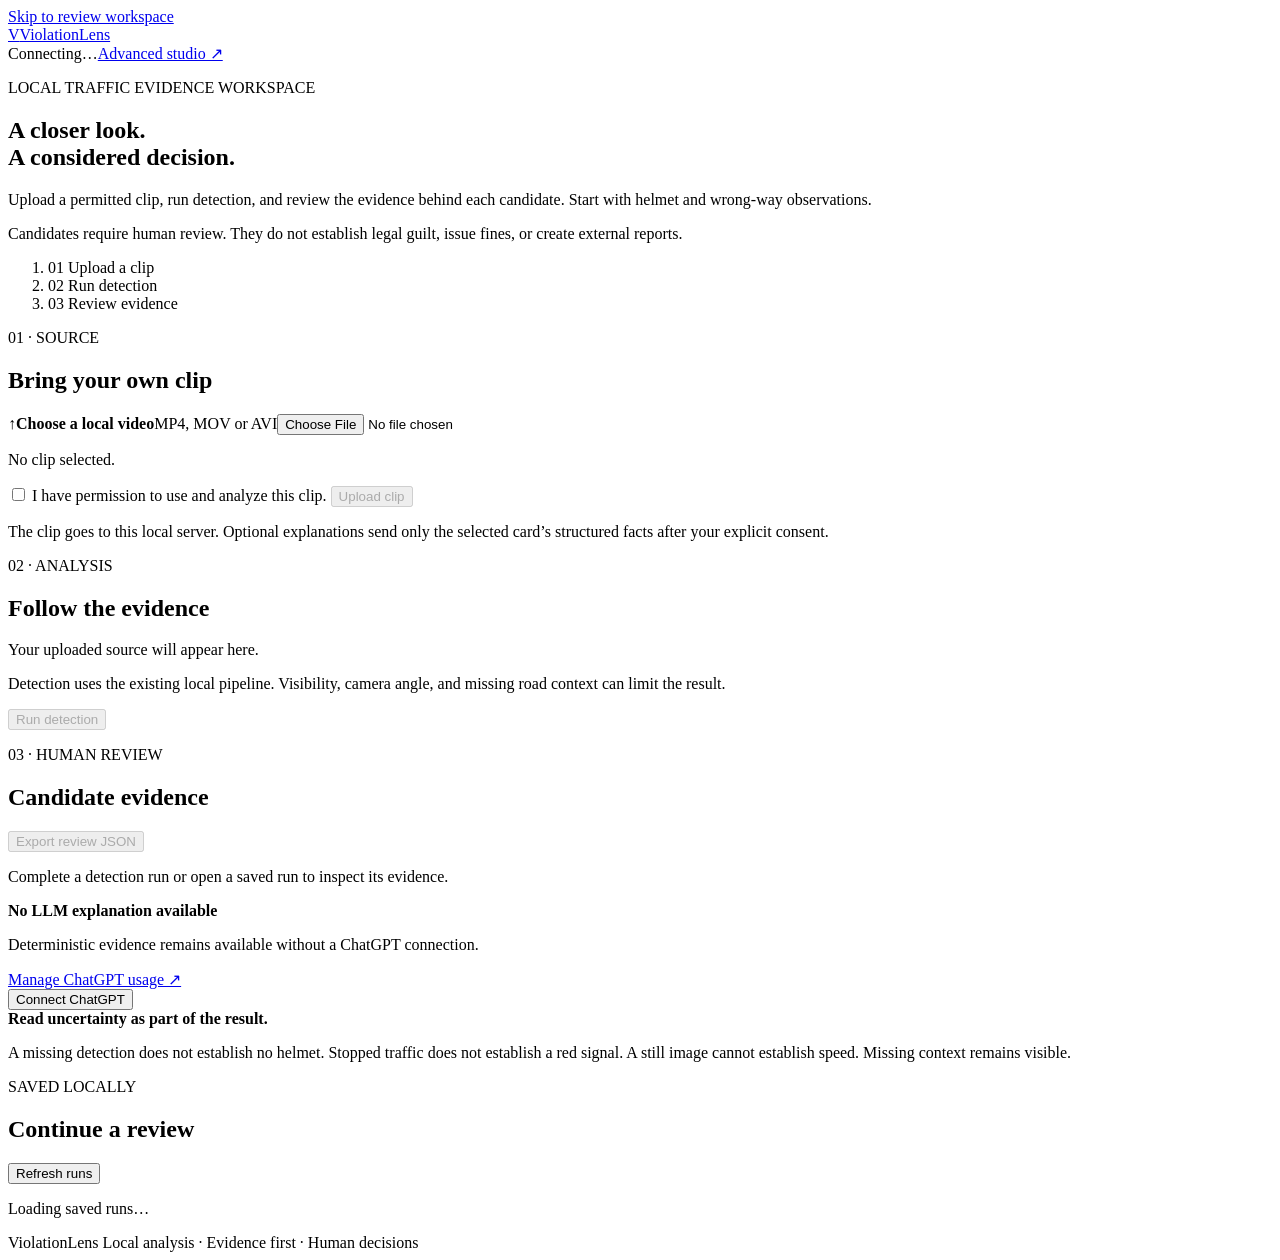
==== web/violation_lens.html @ 17379b91 "Build guided clip and incident review interface" ====
<!doctype html>
<html lang="en">
<head>
  <meta charset="utf-8">
  <meta name="viewport" content="width=device-width, initial-scale=1">
  <meta name="traffic-token" content="__REQUEST_TOKEN__">
  <title>ViolationLens · Evidence review</title>
  <link rel="stylesheet" href="/violation_lens.css">
  <script src="/violation_lens.js" defer></script>
</head>
<body>
  <a class="skip-link" href="#workspace">Skip to review workspace</a>
  <header class="site-header">
    <a class="brand" href="/" aria-label="ViolationLens home"><span class="brand-icon" aria-hidden="true">V</span>ViolationLens</a>
    <div class="header-links"><span id="connection" class="connection">Connecting…</span><a href="/studio">Advanced studio ↗</a></div>
  </header>
  <main id="workspace">
    <section class="intro" aria-labelledby="page-title">
      <p class="eyebrow">LOCAL TRAFFIC EVIDENCE WORKSPACE</p>
      <h1 id="page-title">A closer look.<br><span>A considered decision.</span></h1>
      <p class="lede">Upload a permitted clip, run detection, and review the evidence behind each candidate. Start with helmet and wrong-way observations.</p>
      <p class="scope">Candidates require human review. They do not establish legal guilt, issue fines, or create external reports.</p>
    </section>
    <ol class="steps" aria-label="Review workflow">
      <li id="step-upload" aria-current="step"><span>01</span> Upload a clip</li>
      <li id="step-detect"><span>02</span> Run detection</li>
      <li id="step-review"><span>03</span> Review evidence</li>
    </ol>
    <div id="notice" class="notice" role="alert" hidden></div>
    <section id="setup" class="setup" aria-labelledby="setup-title" hidden>
      <h2 id="setup-title">Local model setup needed</h2>
      <p id="setup-message"></p>
      <p>Model weights are not bundled. Follow the Models section in the project README to install the verified weights in your runtime directory, then restart the server.</p>
      <button id="recheck" type="button" class="secondary">Recheck setup</button>
    </section>
    <div class="workspace-grid">
      <section class="panel upload-panel" aria-labelledby="upload-title">
        <p class="eyebrow">01 · SOURCE</p><h2 id="upload-title">Bring your own clip</h2>
        <label class="file-picker" for="clip"><span class="upload-symbol" aria-hidden="true">↑</span><strong>Choose a local video</strong><span>MP4, MOV or AVI</span><input id="clip" type="file" accept=".mp4,.mov,.avi"></label>
        <p id="selected-file" class="subtle">No clip selected.</p>
        <label class="permission"><input id="rights" type="checkbox"> <span>I have permission to use and analyze this clip.</span></label>
        <button id="upload" type="button" disabled>Upload clip</button>
        <div id="upload-progress-wrap" hidden><progress id="upload-progress" max="100" value="0" aria-label="Upload progress"></progress><p id="upload-message" role="status"></p><button id="cancel-upload" type="button" class="secondary">Cancel upload</button></div>
        <p class="hint">The clip goes to this local server. Optional explanations send only the selected card’s structured facts after your explicit consent.</p>
      </section>
      <section class="panel detection-panel" aria-labelledby="detection-title">
        <p class="eyebrow">02 · ANALYSIS</p><h2 id="detection-title">Follow the evidence</h2>
        <p id="source-name" class="source-name">Your uploaded source will appear here.</p>
        <p id="detection-help">Detection uses the existing local pipeline. Visibility, camera angle, and missing road context can limit the result.</p>
        <button id="start" type="button" disabled>Run detection</button>
        <div id="run-progress-wrap" hidden>
          <div class="progress-heading"><strong id="run-state"></strong><span id="progress-label"></span></div>
          <progress id="run-progress" max="100" value="0" aria-label="Detection progress"></progress>
          <p id="run-message" role="status" aria-live="polite"></p>
          <div class="actions"><button id="cancel-run" type="button" class="secondary" hidden>Cancel detection</button><button id="refresh-run" type="button" class="secondary">Refresh status</button></div>
          <p class="hint">You can reload this page and resume the saved run.</p>
        </div>
      </section>
    </div>
    <section id="review-panel" class="review-panel" aria-labelledby="review-title">
      <div class="section-heading"><div><p class="eyebrow">03 · HUMAN REVIEW</p><h2 id="review-title">Candidate evidence</h2></div><button id="export-review" class="secondary" type="button" disabled>Export review JSON</button></div>
      <p id="review-summary" role="status">Complete a detection run or open a saved run to inspect its evidence.</p>
      <p id="provenance-notice" class="notice" hidden></p>
      <div class="subscription-panel">
        <div><strong id="subscription-status">No LLM explanation available</strong><p id="subscription-message">Deterministic evidence remains available without a ChatGPT connection.</p><a href="https://chatgpt.com/settings/usage" target="_blank" rel="noopener noreferrer">Manage ChatGPT usage ↗</a></div>
        <button id="connect-chatgpt" type="button" class="secondary">Connect ChatGPT</button>
        <div id="auth-confirmation" hidden><p>Authorize ViolationLens to use your ChatGPT plan for selected structured evidence. No footage is sent; no paid API fallback.</p><p class="hint">This opens ChatGPT sign-in for a new authorization. Connecting does not send any evidence. You choose whether to explain a card separately.</p><div class="actions"><button id="approve-auth" type="button">Approve and open ChatGPT sign-in</button><button id="dismiss-auth" type="button" class="secondary">Not now</button></div><p id="auth-feedback" role="status"></p></div>
      </div>
      <div id="review-tools" class="review-tools" hidden><label for="rule-filter">Show</label><select id="rule-filter"><option value="all">All candidates</option><option value="priority">Helmet &amp; wrong-way</option><option value="unreviewed">Awaiting human review</option></select><button id="refresh-review" class="secondary" type="button">Reload evidence</button></div>
      <div id="cards" class="cards"></div>
      <div class="evidence-boundaries"><strong>Read uncertainty as part of the result.</strong><p>A missing detection does not establish no helmet. Stopped traffic does not establish a red signal. A still image cannot establish speed. Missing context remains visible.</p></div>
    </section>
    <section class="panel library" aria-labelledby="library-title"><div class="section-heading"><div><p class="eyebrow">SAVED LOCALLY</p><h2 id="library-title">Continue a review</h2></div><button id="reload-library" type="button" class="secondary">Refresh runs</button></div><p id="library-message" role="status">Loading saved runs…</p><div id="saved-runs"></div><button id="more-runs" type="button" class="secondary" hidden>Load more runs</button></section>
  </main>
  <footer>ViolationLens <span>Local analysis · Evidence first · Human decisions</span></footer>
</body>
</html>
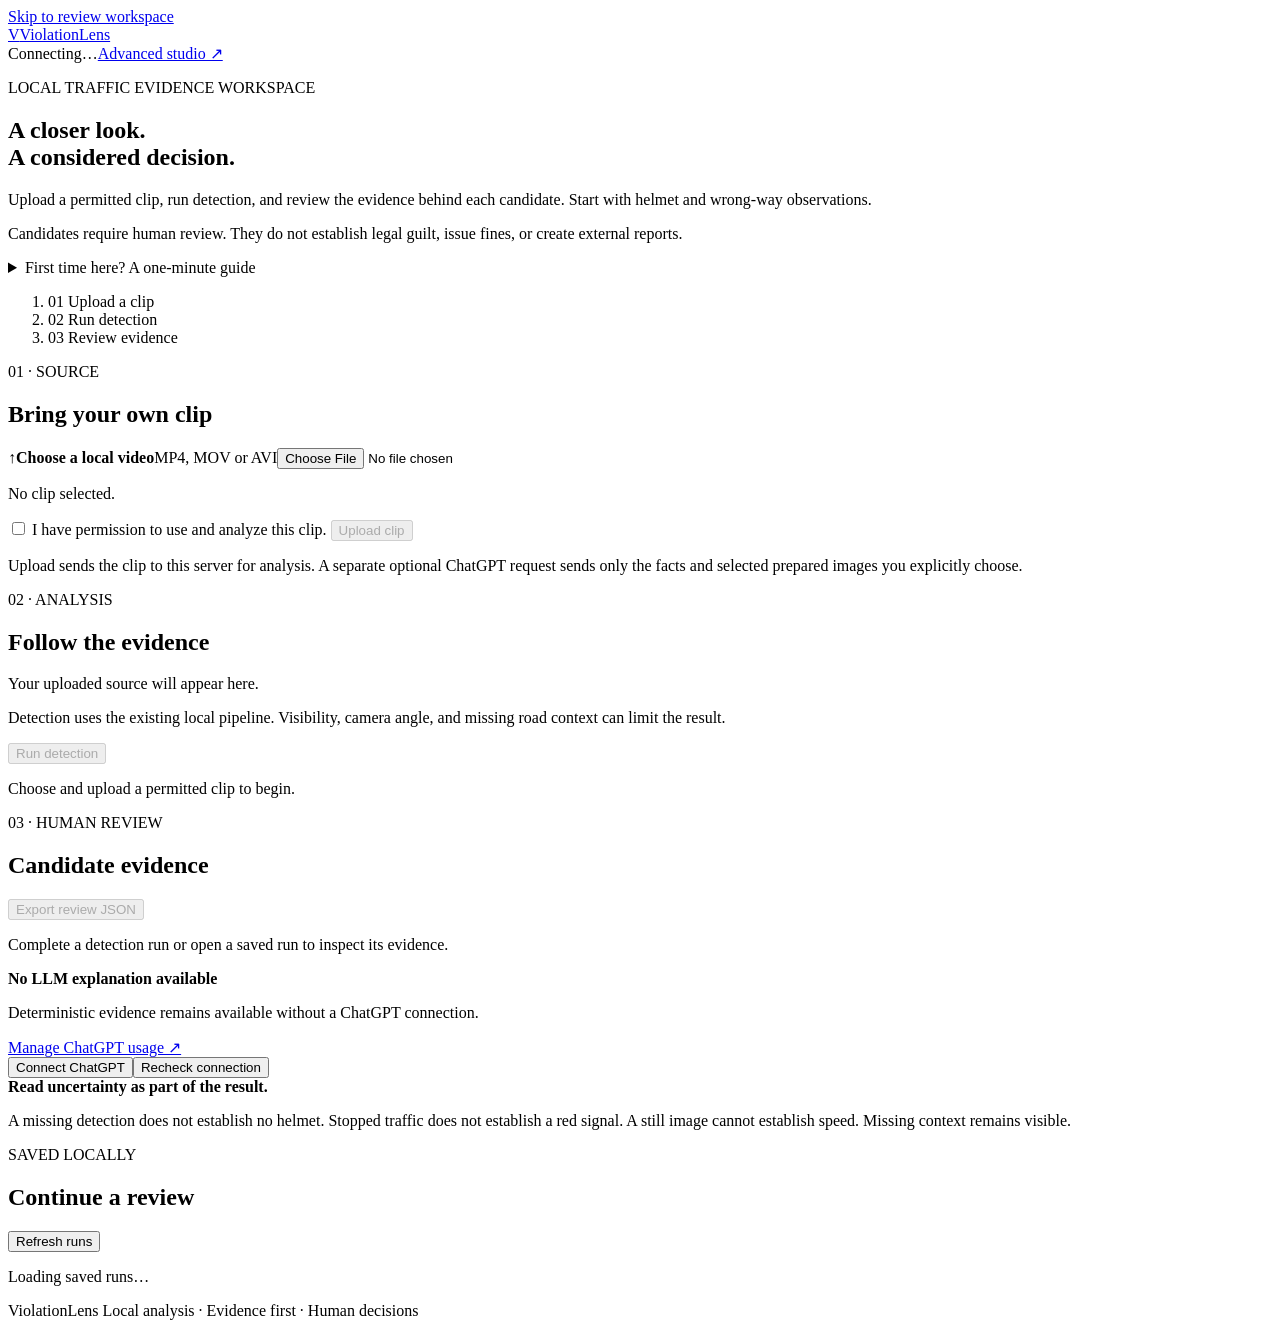
==== commit be4880d4: "Guide image preview and review recovery with accurate setup and progress states" ====
--- a/web/violation_lens.html
+++ b/web/violation_lens.html
@@ -20,6 +20,7 @@
       <h1 id="page-title">A closer look.<br><span>A considered decision.</span></h1>
       <p class="lede">Upload a permitted clip, run detection, and review the evidence behind each candidate. Start with helmet and wrong-way observations.</p>
       <p class="scope">Candidates require human review. They do not establish legal guilt, issue fines, or create external reports.</p>
+      <details class="first-run"><summary>First time here? A one-minute guide</summary><ol><li>Choose a short MP4, MOV or AVI clip that you have permission to analyze, then upload it.</li><li>Run detection and follow its status. A saved run can be reopened after a reload.</li><li>Read each candidate's recorded facts and missing context. Load its before, during and after frames.</li><li>Optionally preview the selected evidence for ChatGPT, then explicitly choose what to send.</li><li>Add an optional note, then accept or reject the candidate for your review record and export the JSON.</li></ol><p>Unknown or insufficient evidence is a useful result. A completed run is not a guarantee that every event was detected.</p></details>
     </section>
     <ol class="steps" aria-label="Review workflow">
       <li id="step-upload" aria-current="step"><span>01</span> Upload a clip</li>
@@ -30,7 +31,7 @@
     <section id="setup" class="setup" aria-labelledby="setup-title" hidden>
       <h2 id="setup-title">Local model setup needed</h2>
       <p id="setup-message"></p>
-      <p>Model weights are not bundled. Follow the Models section in the project README to install the verified weights in your runtime directory, then restart the server.</p>
+      <p id="setup-help">Model weights are not bundled. Follow the Models section in the project README to install the verified weights in your runtime directory, then restart the server.</p>
       <button id="recheck" type="button" class="secondary">Recheck setup</button>
     </section>
     <div class="workspace-grid">
@@ -41,13 +42,14 @@
         <label class="permission"><input id="rights" type="checkbox"> <span>I have permission to use and analyze this clip.</span></label>
         <button id="upload" type="button" disabled>Upload clip</button>
         <div id="upload-progress-wrap" hidden><progress id="upload-progress" max="100" value="0" aria-label="Upload progress"></progress><p id="upload-message" role="status"></p><button id="cancel-upload" type="button" class="secondary">Cancel upload</button></div>
-        <p class="hint">The clip goes to this local server. Optional explanations send only the selected card’s structured facts after your explicit consent.</p>
+        <p class="hint">Upload sends the clip to this server for analysis. A separate optional ChatGPT request sends only the facts and selected prepared images you explicitly choose.</p>
       </section>
       <section class="panel detection-panel" aria-labelledby="detection-title">
         <p class="eyebrow">02 · ANALYSIS</p><h2 id="detection-title">Follow the evidence</h2>
         <p id="source-name" class="source-name">Your uploaded source will appear here.</p>
         <p id="detection-help">Detection uses the existing local pipeline. Visibility, camera angle, and missing road context can limit the result.</p>
         <button id="start" type="button" disabled>Run detection</button>
+        <p id="next-action" class="hint" role="status">Choose and upload a permitted clip to begin.</p>
         <div id="run-progress-wrap" hidden>
           <div class="progress-heading"><strong id="run-state"></strong><span id="progress-label"></span></div>
           <progress id="run-progress" max="100" value="0" aria-label="Detection progress"></progress>
@@ -59,12 +61,13 @@
     </div>
     <section id="review-panel" class="review-panel" aria-labelledby="review-title">
       <div class="section-heading"><div><p class="eyebrow">03 · HUMAN REVIEW</p><h2 id="review-title">Candidate evidence</h2></div><button id="export-review" class="secondary" type="button" disabled>Export review JSON</button></div>
+      <p id="review-source" class="review-source" hidden></p>
       <p id="review-summary" role="status">Complete a detection run or open a saved run to inspect its evidence.</p>
       <p id="provenance-notice" class="notice" hidden></p>
       <div class="subscription-panel">
         <div><strong id="subscription-status">No LLM explanation available</strong><p id="subscription-message">Deterministic evidence remains available without a ChatGPT connection.</p><a href="https://chatgpt.com/settings/usage" target="_blank" rel="noopener noreferrer">Manage ChatGPT usage ↗</a></div>
-        <button id="connect-chatgpt" type="button" class="secondary">Connect ChatGPT</button>
-        <div id="auth-confirmation" hidden><p>Authorize ViolationLens to use your ChatGPT plan for selected structured evidence. No footage is sent; no paid API fallback.</p><p class="hint">This opens ChatGPT sign-in for a new authorization. Connecting does not send any evidence. You choose whether to explain a card separately.</p><div class="actions"><button id="approve-auth" type="button">Approve and open ChatGPT sign-in</button><button id="dismiss-auth" type="button" class="secondary">Not now</button></div><p id="auth-feedback" role="status"></p></div>
+        <div class="actions"><button id="connect-chatgpt" type="button" class="secondary">Connect ChatGPT</button><button id="refresh-chatgpt" type="button" class="secondary">Recheck connection</button></div>
+        <div id="auth-confirmation" hidden><p>Authorize ViolationLens to use your ChatGPT plan for selected evidence. No paid API fallback is used.</p><p class="hint">This opens ChatGPT sign-in for a new authorization. Connecting does not send evidence. On each card, you can preview the exact selected images and facts before sending, or explicitly send structured facts only.</p><div class="actions"><button id="approve-auth" type="button">Approve and open ChatGPT sign-in</button><button id="dismiss-auth" type="button" class="secondary">Not now</button></div><p id="auth-feedback" role="status"></p></div>
       </div>
       <div id="review-tools" class="review-tools" hidden><label for="rule-filter">Show</label><select id="rule-filter"><option value="all">All candidates</option><option value="priority">Helmet &amp; wrong-way</option><option value="unreviewed">Awaiting human review</option></select><button id="refresh-review" class="secondary" type="button">Reload evidence</button></div>
       <div id="cards" class="cards"></div>
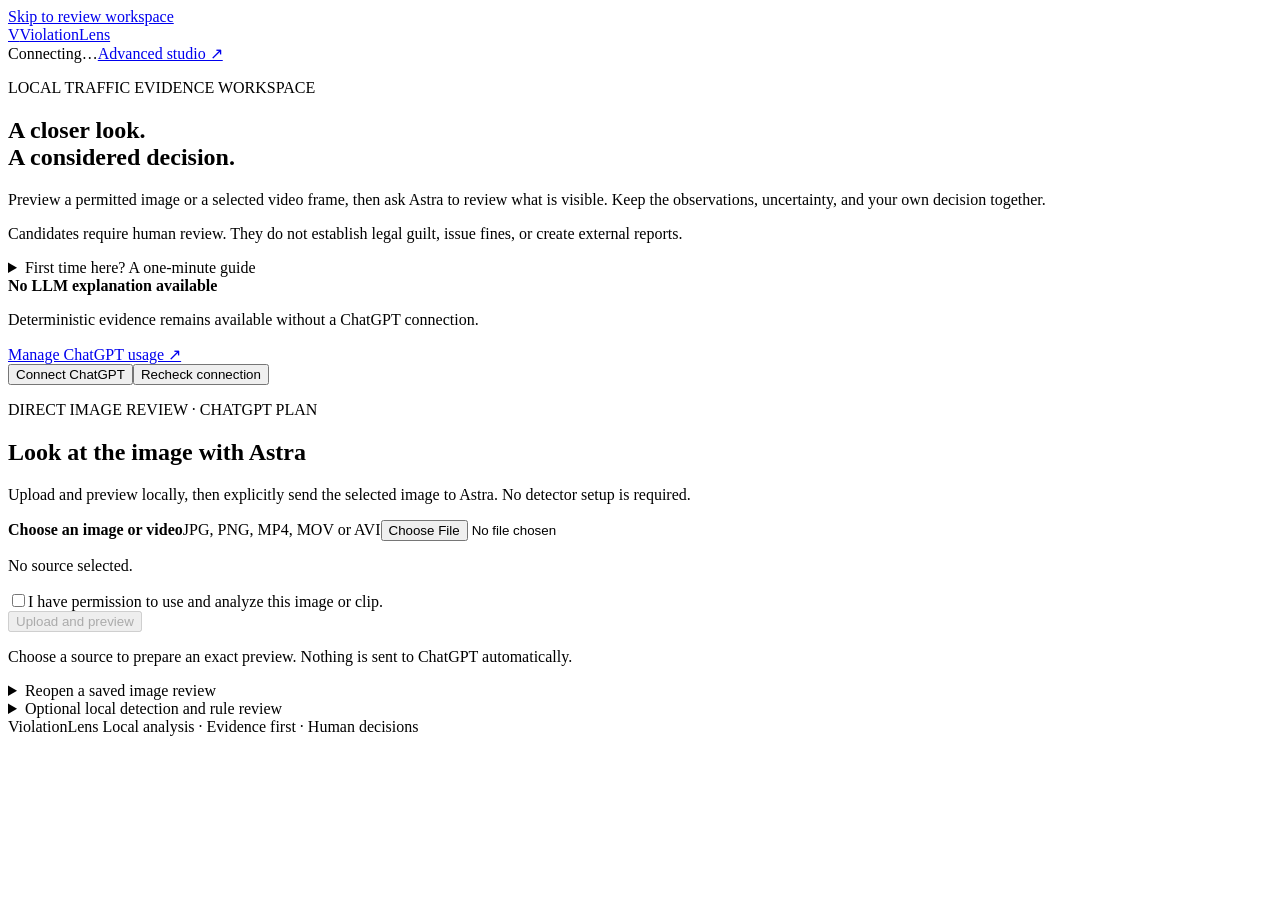
==== commit 26c1c572: "Make direct Astra image review the primary saved evidence workflow" ====
--- a/web/violation_lens.html
+++ b/web/violation_lens.html
@@ -7,6 +7,7 @@
   <title>ViolationLens · Evidence review</title>
   <link rel="stylesheet" href="/violation_lens.css">
   <script src="/violation_lens.js" defer></script>
+  <script src="/direct_review.js" defer></script>
 </head>
 <body>
   <a class="skip-link" href="#workspace">Skip to review workspace</a>
@@ -18,16 +19,43 @@
     <section class="intro" aria-labelledby="page-title">
       <p class="eyebrow">LOCAL TRAFFIC EVIDENCE WORKSPACE</p>
       <h1 id="page-title">A closer look.<br><span>A considered decision.</span></h1>
-      <p class="lede">Upload a permitted clip, run detection, and review the evidence behind each candidate. Start with helmet and wrong-way observations.</p>
+      <p class="lede">Preview a permitted image or a selected video frame, then ask Astra to review what is visible. Keep the observations, uncertainty, and your own decision together.</p>
       <p class="scope">Candidates require human review. They do not establish legal guilt, issue fines, or create external reports.</p>
-      <details class="first-run"><summary>First time here? A one-minute guide</summary><ol><li>Choose a short MP4, MOV or AVI clip that you have permission to analyze, then upload it.</li><li>Run detection and follow its status. A saved run can be reopened after a reload.</li><li>Read each candidate's recorded facts and missing context. Load its before, during and after frames.</li><li>Optionally preview the selected evidence for ChatGPT, then explicitly choose what to send.</li><li>Add an optional note, then accept or reject the candidate for your review record and export the JSON.</li></ol><p>Unknown or insufficient evidence is a useful result. A completed run is not a guarantee that every event was detected.</p></details>
+      <details class="first-run"><summary>First time here? A one-minute guide</summary><ol><li>Choose a permitted JPG, PNG or video and upload it. For video, select a timestamp in seconds.</li><li>Inspect the exact prepared image and its evidence ID. Uploading and previewing do not send it to ChatGPT.</li><li>Connect your ChatGPT plan, acknowledge the selected image transfer, then choose Send this image to Astra.</li><li>Read the observations, suspected issues and uncertainty. Save your own review decision and export the JSON.</li></ol><p>Astra's visual assessment can be wrong. One selected frame does not establish speed, permitted travel direction, or legal guilt. The local detector workflow is optional below.</p></details>
     </section>
+    <div id="notice" class="notice" role="alert" hidden></div>
+      <div class="subscription-panel">
+        <div><strong id="subscription-status">No LLM explanation available</strong><p id="subscription-message">Deterministic evidence remains available without a ChatGPT connection.</p><a href="https://chatgpt.com/settings/usage" target="_blank" rel="noopener noreferrer">Manage ChatGPT usage ↗</a></div>
+        <div class="actions"><button id="connect-chatgpt" type="button" class="secondary">Connect ChatGPT</button><button id="refresh-chatgpt" type="button" class="secondary">Recheck connection</button></div>
+        <div id="auth-confirmation" hidden><p>Authorize ViolationLens to use your ChatGPT plan for selected evidence. No paid API fallback is used.</p><p class="hint">This opens ChatGPT sign-in for a new authorization. Connecting does not send evidence. Direct review sends only the prepared image you preview and explicitly approve. The optional detector workflow also offers a separate structured-facts explanation.</p><div class="actions"><button id="approve-auth" type="button">Approve and open ChatGPT sign-in</button><button id="dismiss-auth" type="button" class="secondary">Not now</button></div><p id="auth-feedback" role="status"></p></div>
+      </div>
+    <section id="direct-panel" class="panel direct-panel" aria-labelledby="direct-title">
+      <p class="eyebrow">DIRECT IMAGE REVIEW · CHATGPT PLAN</p><h2 id="direct-title">Look at the image with Astra</h2>
+      <p>Upload and preview locally, then explicitly send the selected image to Astra. No detector setup is required.</p>
+      <label class="file-picker" for="direct-file"><strong>Choose an image or video</strong><span>JPG, PNG, MP4, MOV or AVI</span><input id="direct-file" type="file" accept=".jpg,.jpeg,.png,.mp4,.mov,.avi"></label>
+      <p id="direct-filename" class="subtle">No source selected.</p>
+      <div id="direct-time-wrap" hidden><label for="direct-time">Video timestamp (seconds)</label><input id="direct-time" type="number" min="0" step="0.1" value="0"><p class="hint">Prepare one frame at this timestamp. Inspect the actual timestamp on the preview.</p></div>
+      <label class="permission"><input id="direct-rights" type="checkbox"><span>I have permission to use and analyze this image or clip.</span></label>
+      <div class="actions"><button id="direct-prepare" type="button" disabled>Upload and preview</button><button id="direct-cancel" type="button" class="secondary" hidden>Cancel upload</button></div>
+      <p id="direct-message" role="status" aria-live="polite">Choose a source to prepare an exact preview. Nothing is sent to ChatGPT automatically.</p>
+      <progress id="direct-upload-progress" max="100" value="0" aria-label="Source upload progress" hidden></progress>
+      <div id="direct-evidence" hidden>
+        <p id="direct-source" class="review-source"></p><p id="direct-source-warning" class="notice" hidden></p><p id="direct-provenance" class="notice" hidden></p>
+        <div id="direct-preview" class="frames direct-preview"></div><p id="direct-preview-status" class="hint" role="status"></p>
+        <p class="hint">The preview is the exact prepared image. JPEG metadata is removed; identities may remain visible. Cropping or blur does not guarantee anonymity.</p>
+        <label class="permission"><input id="direct-consent" type="checkbox"><span>I have inspected this preview and agree to send this selected image and its evidence identifiers to Astra through my ChatGPT plan.</span></label>
+        <button id="direct-send" type="button" disabled>Send this image to Astra</button><p id="direct-account" class="hint">Checking ChatGPT connection.</p>
+      </div>
+      <div id="direct-result" class="explanation-result" hidden></div>
+      <div id="direct-decision" class="review-decision" hidden><h3>Your review record</h3><p id="direct-disposition" class="disposition"></p><label for="direct-note">Optional review note</label><textarea id="direct-note" maxlength="4000"></textarea><div class="actions"><button id="direct-accept" type="button" class="secondary">Accept assessment</button><button id="direct-reject" type="button" class="secondary">Reject assessment</button><button id="direct-reset" type="button" class="secondary">Reset decision</button><button id="direct-export" type="button" class="secondary">Export review JSON</button></div><p class="hint">This records your disposition separately from Astra's assessment. It does not establish a legal violation.</p></div>
+      <details class="direct-library"><summary>Reopen a saved image review</summary><button id="direct-library-refresh" type="button" class="secondary">Refresh saved image reviews</button><p id="direct-library-message" role="status"></p><div id="direct-library"></div></details>
+    </section>
+    <details id="detector-workflow" class="detector-workflow"><summary>Optional local detection and rule review</summary><p class="hint">Run the existing detector pipeline on video, or inspect synthetic geometry demos. This workflow is separate from direct Astra image review.</p>
     <ol class="steps" aria-label="Review workflow">
       <li id="step-upload" aria-current="step"><span>01</span> Upload a clip</li>
       <li id="step-detect"><span>02</span> Run detection</li>
       <li id="step-review"><span>03</span> Review evidence</li>
     </ol>
-    <div id="notice" class="notice" role="alert" hidden></div>
     <section id="setup" class="setup" aria-labelledby="setup-title" hidden>
       <h2 id="setup-title">Local model setup needed</h2>
       <p id="setup-message"></p>
@@ -43,6 +71,7 @@
         <button id="upload" type="button" disabled>Upload clip</button>
         <div id="upload-progress-wrap" hidden><progress id="upload-progress" max="100" value="0" aria-label="Upload progress"></progress><p id="upload-message" role="status"></p><button id="cancel-upload" type="button" class="secondary">Cancel upload</button></div>
         <p class="hint">Upload sends the clip to this server for analysis. A separate optional ChatGPT request sends only the facts and selected prepared images you explicitly choose.</p>
+        <details class="synthetic-demo"><summary>Try a synthetic rule demo</summary><p>Generated rectangles and preset tracks test geometry and the review flow. They do not test detector accuracy or establish legal violations. No detector or ChatGPT request is needed.</p><label for="demo-scenario">Configured-direction case</label><select id="demo-scenario"><option value="opposing">Opposing direction — positive rule case</option><option value="following">Following direction — negative rule case</option><option value="unknown">Direction not configured — unknown case</option></select><button id="demo-run" type="button" class="secondary">Open synthetic demo</button><p id="demo-message" class="hint" role="status">Creates a local three-second synthetic clip and opens its computed rule review.</p></details>
       </section>
       <section class="panel detection-panel" aria-labelledby="detection-title">
         <p class="eyebrow">02 · ANALYSIS</p><h2 id="detection-title">Follow the evidence</h2>
@@ -62,18 +91,16 @@
     <section id="review-panel" class="review-panel" aria-labelledby="review-title">
       <div class="section-heading"><div><p class="eyebrow">03 · HUMAN REVIEW</p><h2 id="review-title">Candidate evidence</h2></div><button id="export-review" class="secondary" type="button" disabled>Export review JSON</button></div>
       <p id="review-source" class="review-source" hidden></p>
+      <p id="source-readiness" class="notice" role="status" hidden></p>
       <p id="review-summary" role="status">Complete a detection run or open a saved run to inspect its evidence.</p>
       <p id="provenance-notice" class="notice" hidden></p>
-      <div class="subscription-panel">
-        <div><strong id="subscription-status">No LLM explanation available</strong><p id="subscription-message">Deterministic evidence remains available without a ChatGPT connection.</p><a href="https://chatgpt.com/settings/usage" target="_blank" rel="noopener noreferrer">Manage ChatGPT usage ↗</a></div>
-        <div class="actions"><button id="connect-chatgpt" type="button" class="secondary">Connect ChatGPT</button><button id="refresh-chatgpt" type="button" class="secondary">Recheck connection</button></div>
-        <div id="auth-confirmation" hidden><p>Authorize ViolationLens to use your ChatGPT plan for selected evidence. No paid API fallback is used.</p><p class="hint">This opens ChatGPT sign-in for a new authorization. Connecting does not send evidence. On each card, you can preview the exact selected images and facts before sending, or explicitly send structured facts only.</p><div class="actions"><button id="approve-auth" type="button">Approve and open ChatGPT sign-in</button><button id="dismiss-auth" type="button" class="secondary">Not now</button></div><p id="auth-feedback" role="status"></p></div>
-      </div>
+
       <div id="review-tools" class="review-tools" hidden><label for="rule-filter">Show</label><select id="rule-filter"><option value="all">All candidates</option><option value="priority">Helmet &amp; wrong-way</option><option value="unreviewed">Awaiting human review</option></select><button id="refresh-review" class="secondary" type="button">Reload evidence</button></div>
       <div id="cards" class="cards"></div>
       <div class="evidence-boundaries"><strong>Read uncertainty as part of the result.</strong><p>A missing detection does not establish no helmet. Stopped traffic does not establish a red signal. A still image cannot establish speed. Missing context remains visible.</p></div>
     </section>
     <section class="panel library" aria-labelledby="library-title"><div class="section-heading"><div><p class="eyebrow">SAVED LOCALLY</p><h2 id="library-title">Continue a review</h2></div><button id="reload-library" type="button" class="secondary">Refresh runs</button></div><p id="library-message" role="status">Loading saved runs…</p><div id="saved-runs"></div><button id="more-runs" type="button" class="secondary" hidden>Load more runs</button></section>
+    </details>
   </main>
   <footer>ViolationLens <span>Local analysis · Evidence first · Human decisions</span></footer>
 </body>
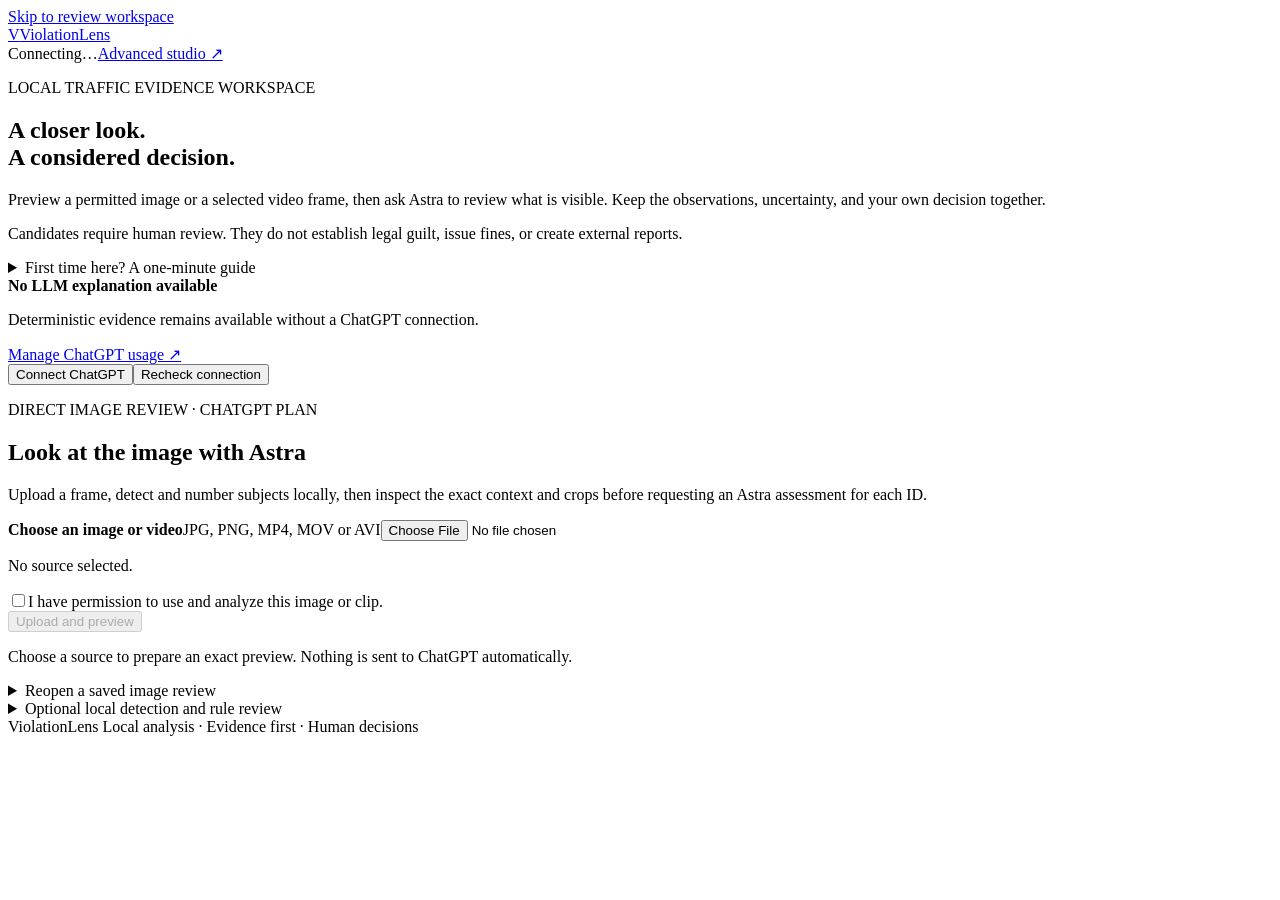
==== commit e65c030b: "Guide numbered evidence review with corrections and persistent per-subject results" ====
--- a/web/violation_lens.html
+++ b/web/violation_lens.html
@@ -21,17 +21,17 @@
       <h1 id="page-title">A closer look.<br><span>A considered decision.</span></h1>
       <p class="lede">Preview a permitted image or a selected video frame, then ask Astra to review what is visible. Keep the observations, uncertainty, and your own decision together.</p>
       <p class="scope">Candidates require human review. They do not establish legal guilt, issue fines, or create external reports.</p>
-      <details class="first-run"><summary>First time here? A one-minute guide</summary><ol><li>Choose a permitted JPG, PNG or video and upload it. For video, select a timestamp in seconds.</li><li>Inspect the exact prepared image and its evidence ID. Uploading and previewing do not send it to ChatGPT.</li><li>Connect your ChatGPT plan, acknowledge the selected image transfer, then choose Send this image to Astra.</li><li>Read the observations, suspected issues and uncertainty. Save your own review decision and export the JSON.</li></ol><p>Astra's visual assessment can be wrong. One selected frame does not establish speed, permitted travel direction, or legal guilt. The local detector workflow is optional below.</p></details>
+      <details class="first-run"><summary>First time here? A one-minute guide</summary><ol><li>Choose a permitted JPG, PNG or video and upload it. For video, select a timestamp in seconds.</li><li>Detect and number subjects locally. Correct missing or incorrect boxes, then inspect the exact context and crop previews. Uploading and previewing do not send it to ChatGPT.</li><li>Connect your ChatGPT plan, acknowledge the selected image transfer, then choose Send numbered subjects to Astra.</li><li>Read the observations, suspected issues and uncertainty. Save your own review decision and export the JSON.</li></ol><p>Astra's visual assessment can be wrong. One selected frame does not establish speed, permitted travel direction, or legal guilt. The local detector workflow is optional below.</p></details>
     </section>
     <div id="notice" class="notice" role="alert" hidden></div>
       <div class="subscription-panel">
         <div><strong id="subscription-status">No LLM explanation available</strong><p id="subscription-message">Deterministic evidence remains available without a ChatGPT connection.</p><a href="https://chatgpt.com/settings/usage" target="_blank" rel="noopener noreferrer">Manage ChatGPT usage ↗</a></div>
         <div class="actions"><button id="connect-chatgpt" type="button" class="secondary">Connect ChatGPT</button><button id="refresh-chatgpt" type="button" class="secondary">Recheck connection</button></div>
-        <div id="auth-confirmation" hidden><p>Authorize ViolationLens to use your ChatGPT plan for selected evidence. No paid API fallback is used.</p><p class="hint">This opens ChatGPT sign-in for a new authorization. Connecting does not send evidence. Direct review sends only the prepared image you preview and explicitly approve. The optional detector workflow also offers a separate structured-facts explanation.</p><div class="actions"><button id="approve-auth" type="button">Approve and open ChatGPT sign-in</button><button id="dismiss-auth" type="button" class="secondary">Not now</button></div><p id="auth-feedback" role="status"></p></div>
+        <div id="auth-confirmation" hidden><p>Authorize ViolationLens to use your ChatGPT plan for selected evidence. No paid API fallback is used.</p><p class="hint">This opens ChatGPT sign-in for a new authorization. Connecting does not send evidence. Direct review sends only the annotated context and subject crops you preview and explicitly approve. The optional detector workflow also offers a separate structured-facts explanation.</p><div class="actions"><button id="approve-auth" type="button">Approve and open ChatGPT sign-in</button><button id="dismiss-auth" type="button" class="secondary">Not now</button></div><p id="auth-feedback" role="status"></p></div>
       </div>
     <section id="direct-panel" class="panel direct-panel" aria-labelledby="direct-title">
       <p class="eyebrow">DIRECT IMAGE REVIEW · CHATGPT PLAN</p><h2 id="direct-title">Look at the image with Astra</h2>
-      <p>Upload and preview locally, then explicitly send the selected image to Astra. No detector setup is required.</p>
+      <p>Upload a frame, detect and number subjects locally, then inspect the exact context and crops before requesting an Astra assessment for each ID.</p>
       <label class="file-picker" for="direct-file"><strong>Choose an image or video</strong><span>JPG, PNG, MP4, MOV or AVI</span><input id="direct-file" type="file" accept=".jpg,.jpeg,.png,.mp4,.mov,.avi"></label>
       <p id="direct-filename" class="subtle">No source selected.</p>
       <div id="direct-time-wrap" hidden><label for="direct-time">Video timestamp (seconds)</label><input id="direct-time" type="number" min="0" step="0.1" value="0"><p class="hint">Prepare one frame at this timestamp. Inspect the actual timestamp on the preview.</p></div>
@@ -41,11 +41,21 @@
       <progress id="direct-upload-progress" max="100" value="0" aria-label="Source upload progress" hidden></progress>
       <div id="direct-evidence" hidden>
         <p id="direct-source" class="review-source"></p><p id="direct-source-warning" class="notice" hidden></p><p id="direct-provenance" class="notice" hidden></p>
-        <div id="direct-preview" class="frames direct-preview"></div><p id="direct-preview-status" class="hint" role="status"></p>
-        <p class="hint">The preview is the exact prepared image. JPEG metadata is removed; identities may remain visible. Cropping or blur does not guarantee anonymity.</p>
-        <label class="permission"><input id="direct-consent" type="checkbox"><span>I have inspected this preview and agree to send this selected image and its evidence identifiers to Astra through my ChatGPT plan.</span></label>
-        <button id="direct-send" type="button" disabled>Send this image to Astra</button><p id="direct-account" class="hint">Checking ChatGPT connection.</p>
+        <div id="direct-annotation-editor">
+          <h3>Number the subjects</h3><p class="hint">Saving box changes clears any saved Astra assessment and human review decision. Inspect the new previews before requesting another assessment.</p><button id="direct-annotate" type="button">Detect and number subjects</button>
+          <p id="direct-annotation-notice" class="hint" role="status"></p>
+          <p class="hint">Check for missed subjects and incorrect boxes. Drag over the image to add a box, or add one and edit its pixel coordinates. Person labels do not imply rider roles. Changing between person and vehicle assigns a new ID when saved.</p>
+          <label for="direct-new-kind">New box type</label><select id="direct-new-kind"><option value="person">Person</option><option value="motorcycle">Motorcycle</option><option value="bicycle">Bicycle</option><option value="car">Car</option><option value="bus">Bus</option><option value="truck">Truck</option></select>
+          <div id="direct-box-canvas" class="box-canvas"><img id="direct-editor-image" alt="Local source for correcting subject boxes" draggable="false"><div id="direct-box-overlay"></div></div>
+          <div class="box-table-wrap"><table class="box-table"><caption>Subject boxes in source-image pixels</caption><thead><tr><th>ID</th><th>Type</th><th>Left</th><th>Top</th><th>Right</th><th>Bottom</th><th>Action</th></tr></thead><tbody id="direct-boxes"></tbody></table></div>
+          <div class="actions"><button id="direct-add-box" type="button" class="secondary">Add box</button><button id="direct-save-boxes" type="button" disabled>Save box corrections</button></div>
+        </div>
+        <h3>Exact outbound image previews</h3><div id="direct-preview" class="frames direct-preview"></div><p id="direct-preview-status" class="hint" role="status"></p>
+        <p class="hint">After numbering, these previews are the exact annotated context and subject crops selected for sending. JPEG metadata is removed; identities may remain visible. Cropping or blur does not guarantee anonymity.</p>
+        <label class="permission"><input id="direct-consent" type="checkbox"><span>I have inspected all annotated context and crop previews and agree to send these images and their subject identifiers to Astra through my ChatGPT plan.</span></label>
+        <button id="direct-send" type="button" disabled>Send numbered subjects to Astra</button><p id="direct-account" class="hint">Checking ChatGPT connection.</p>
       </div>
+      <div class="actions"><button id="direct-edit-boxes" type="button" class="secondary" hidden>Edit boxes</button><button id="direct-cancel-box-edit" type="button" class="secondary" hidden>Discard box edits</button></div>
       <div id="direct-result" class="explanation-result" hidden></div>
       <div id="direct-decision" class="review-decision" hidden><h3>Your review record</h3><p id="direct-disposition" class="disposition"></p><label for="direct-note">Optional review note</label><textarea id="direct-note" maxlength="4000"></textarea><div class="actions"><button id="direct-accept" type="button" class="secondary">Accept assessment</button><button id="direct-reject" type="button" class="secondary">Reject assessment</button><button id="direct-reset" type="button" class="secondary">Reset decision</button><button id="direct-export" type="button" class="secondary">Export review JSON</button></div><p class="hint">This records your disposition separately from Astra's assessment. It does not establish a legal violation.</p></div>
       <details class="direct-library"><summary>Reopen a saved image review</summary><button id="direct-library-refresh" type="button" class="secondary">Refresh saved image reviews</button><p id="direct-library-message" role="status"></p><div id="direct-library"></div></details>
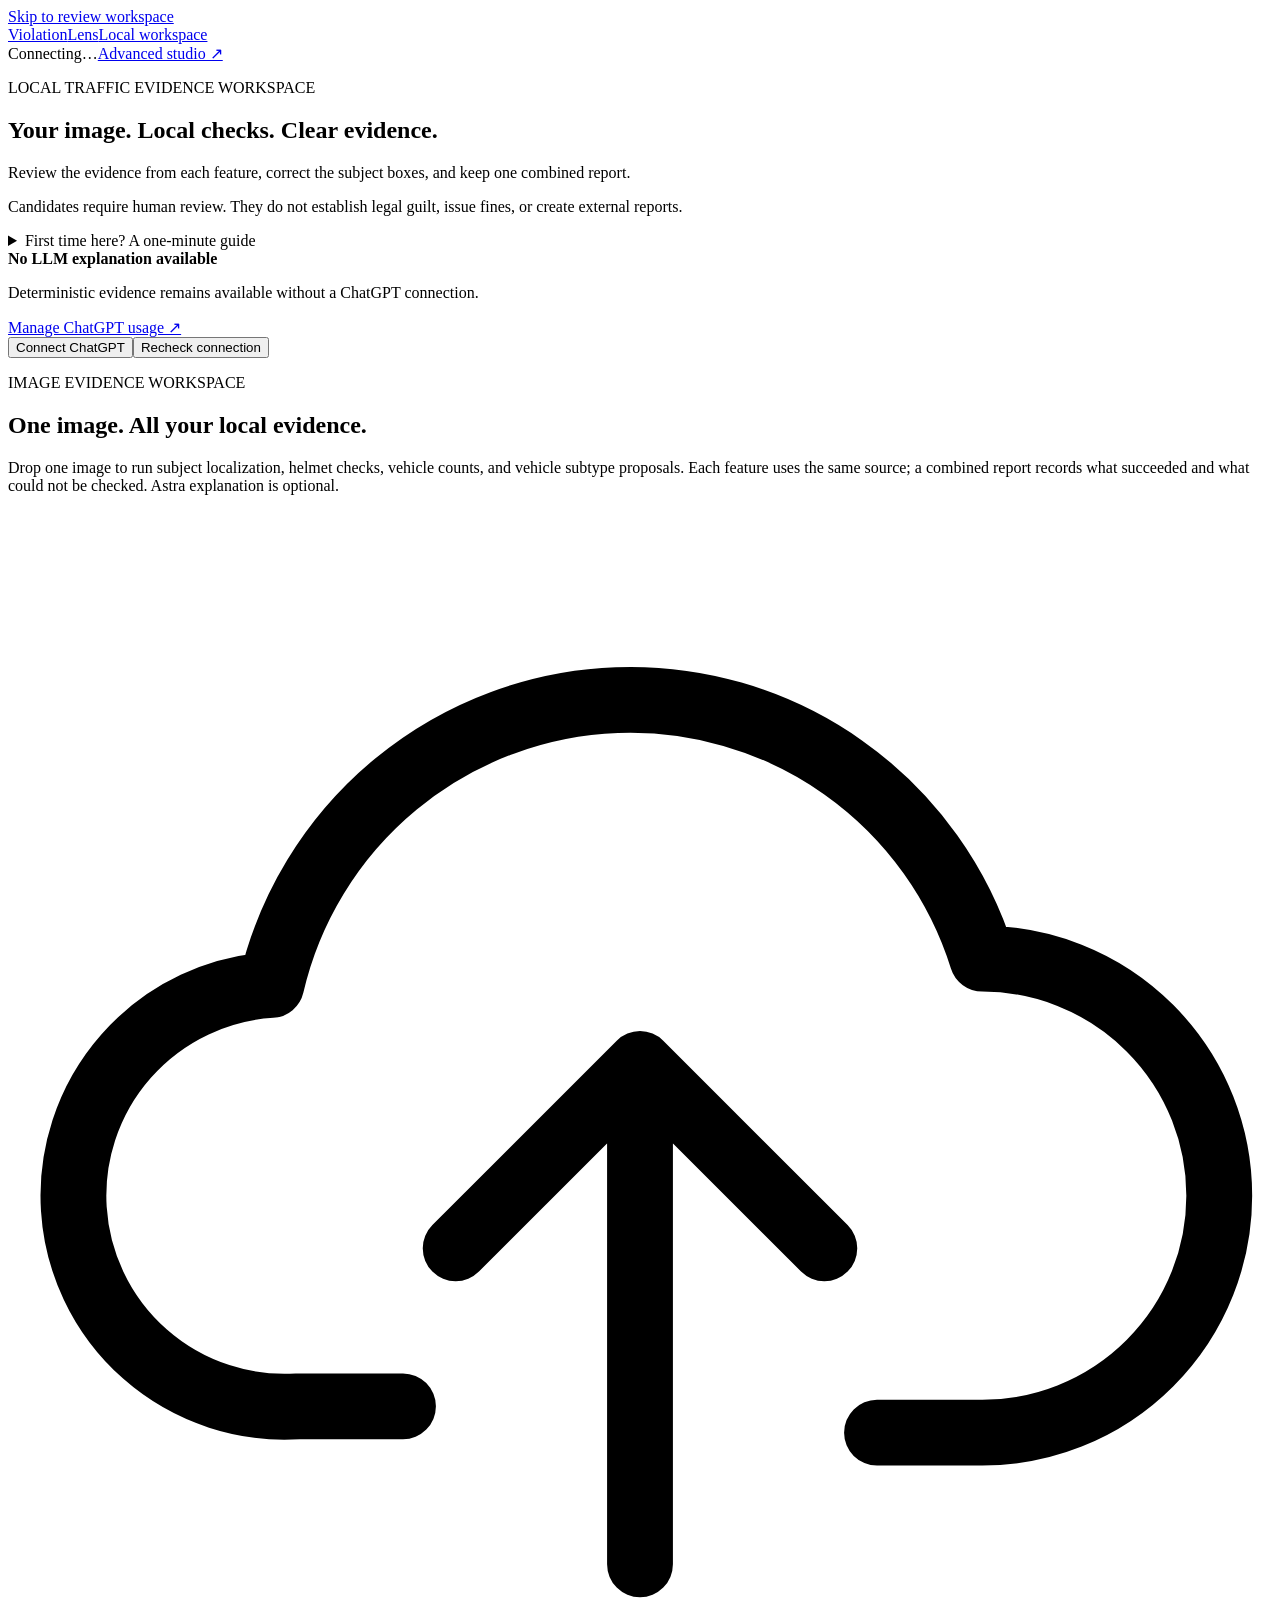
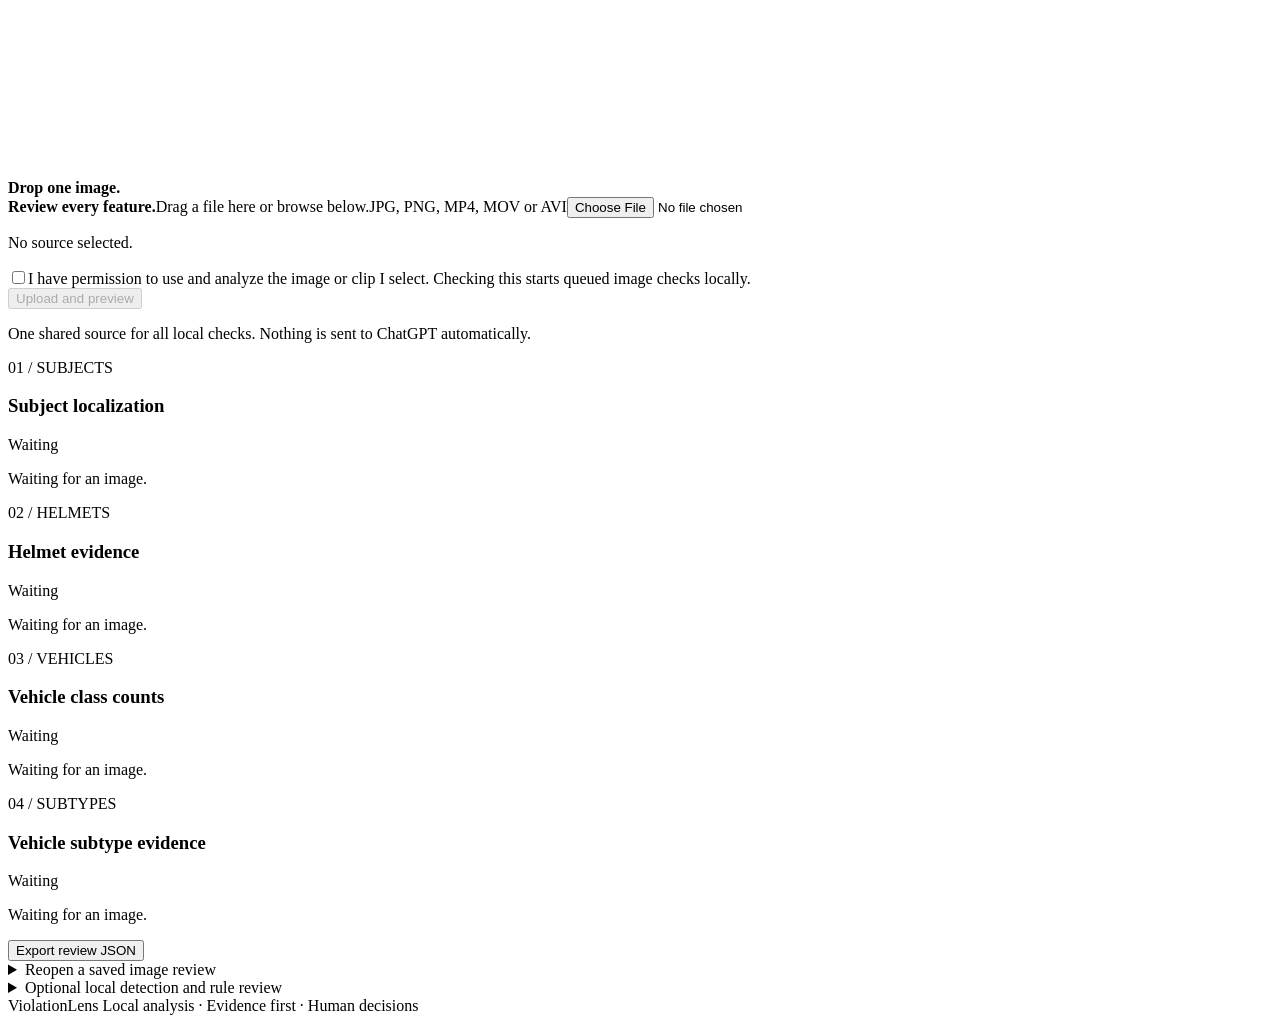
==== commit bd7b85f8: "Process one shared image through visible feature sections and a combined report" ====
--- a/web/violation_lens.html
+++ b/web/violation_lens.html
@@ -12,16 +12,16 @@
 <body>
   <a class="skip-link" href="#workspace">Skip to review workspace</a>
   <header class="site-header">
-    <a class="brand" href="/" aria-label="ViolationLens home"><span class="brand-icon" aria-hidden="true">V</span>ViolationLens</a>
+    <a class="brand" href="/" aria-label="ViolationLens home">Violation<span class="brand-accent">Lens</span><span class="workspace-pill">Local workspace</span></a>
     <div class="header-links"><span id="connection" class="connection">Connecting…</span><a href="/studio">Advanced studio ↗</a></div>
   </header>
   <main id="workspace">
     <section class="intro" aria-labelledby="page-title">
       <p class="eyebrow">LOCAL TRAFFIC EVIDENCE WORKSPACE</p>
-      <h1 id="page-title">A closer look.<br><span>A considered decision.</span></h1>
-      <p class="lede">Preview a permitted image or a selected video frame, then ask Astra to review what is visible. Keep the observations, uncertainty, and your own decision together.</p>
+      <h1 id="page-title">Your image. Local checks. Clear evidence.</h1>
+      <p class="lede">Review the evidence from each feature, correct the subject boxes, and keep one combined report.</p>
       <p class="scope">Candidates require human review. They do not establish legal guilt, issue fines, or create external reports.</p>
-      <details class="first-run"><summary>First time here? A one-minute guide</summary><ol><li>Choose a permitted JPG, PNG or video and upload it. For video, select a timestamp in seconds.</li><li>Detect and number subjects locally. Correct missing or incorrect boxes, then inspect the exact context and crop previews. Uploading and previewing do not send it to ChatGPT.</li><li>Connect your ChatGPT plan, acknowledge the selected image transfer, then choose Send numbered subjects to Astra.</li><li>Read the observations, suspected issues and uncertainty. Save your own review decision and export the JSON.</li></ol><p>Astra's visual assessment can be wrong. One selected frame does not establish speed, permitted travel direction, or legal guilt. The local detector workflow is optional below.</p></details>
+      <details class="first-run"><summary>First time here? A one-minute guide</summary><ol><li>Choose a permitted JPG, PNG or video and upload it. For video, select a timestamp in seconds.</li><li>Detect and number subjects locally. Correct missing or incorrect boxes, then inspect the exact context and crop previews. Uploading and previewing do not send it to ChatGPT.</li><li>Connect your ChatGPT plan, acknowledge the selected image transfer, then choose Ask Astra to explain (optional).</li><li>Read the observations, suspected issues and uncertainty. Save your own review decision and export the JSON.</li></ol><p>Astra's visual assessment can be wrong. One selected frame does not establish speed, permitted travel direction, or legal guilt. The local detector workflow is optional below.</p></details>
     </section>
     <div id="notice" class="notice" role="alert" hidden></div>
       <div class="subscription-panel">
@@ -30,34 +30,47 @@
         <div id="auth-confirmation" hidden><p>Authorize ViolationLens to use your ChatGPT plan for selected evidence. No paid API fallback is used.</p><p class="hint">This opens ChatGPT sign-in for a new authorization. Connecting does not send evidence. Direct review sends only the annotated context and subject crops you preview and explicitly approve. The optional detector workflow also offers a separate structured-facts explanation.</p><div class="actions"><button id="approve-auth" type="button">Approve and open ChatGPT sign-in</button><button id="dismiss-auth" type="button" class="secondary">Not now</button></div><p id="auth-feedback" role="status"></p></div>
       </div>
     <section id="direct-panel" class="panel direct-panel" aria-labelledby="direct-title">
-      <p class="eyebrow">DIRECT IMAGE REVIEW · CHATGPT PLAN</p><h2 id="direct-title">Look at the image with Astra</h2>
-      <p>Upload a frame, detect and number subjects locally, then inspect the exact context and crops before requesting an Astra assessment for each ID.</p>
-      <label class="file-picker" for="direct-file"><strong>Choose an image or video</strong><span>JPG, PNG, MP4, MOV or AVI</span><input id="direct-file" type="file" accept=".jpg,.jpeg,.png,.mp4,.mov,.avi"></label>
+      <p class="eyebrow">IMAGE EVIDENCE WORKSPACE</p><h2 id="direct-title">One image. All your local evidence.</h2>
+      <p>Drop one image to run subject localization, helmet checks, vehicle counts, and vehicle subtype proposals. Each feature uses the same source; a combined report records what succeeded and what could not be checked. Astra explanation is optional.</p>
+      <div class="direct-workbench"><section class="direct-source-card" aria-label="Shared image source">
+      <label id="direct-drop-zone" class="file-picker direct-drop-zone" for="direct-file"><svg class="drop-icon" aria-hidden="true" viewBox="0 0 48 48" fill="none"><path d="M15 34H11a8 8 0 0 1-1-16 14 14 0 0 1 27-1 9 9 0 0 1 0 18h-4M24 40V21m-7 7 7-7 7 7" stroke="currentColor" stroke-width="2.5" stroke-linecap="round" stroke-linejoin="round"/></svg><strong>Drop one image.<br>Review every feature.</strong><span>Drag a file here or browse below.</span><img id="direct-drop-preview" alt="Current selected source preview" hidden><span>JPG, PNG, MP4, MOV or AVI</span><input id="direct-file" type="file" accept=".jpg,.jpeg,.png,.mp4,.mov,.avi"></label>
       <p id="direct-filename" class="subtle">No source selected.</p>
       <div id="direct-time-wrap" hidden><label for="direct-time">Video timestamp (seconds)</label><input id="direct-time" type="number" min="0" step="0.1" value="0"><p class="hint">Prepare one frame at this timestamp. Inspect the actual timestamp on the preview.</p></div>
-      <label class="permission"><input id="direct-rights" type="checkbox"><span>I have permission to use and analyze this image or clip.</span></label>
+      <label class="permission"><input id="direct-rights" type="checkbox"><span>I have permission to use and analyze the image or clip I select. Checking this starts queued image checks locally.</span></label>
       <div class="actions"><button id="direct-prepare" type="button" disabled>Upload and preview</button><button id="direct-cancel" type="button" class="secondary" hidden>Cancel upload</button></div>
-      <p id="direct-message" role="status" aria-live="polite">Choose a source to prepare an exact preview. Nothing is sent to ChatGPT automatically.</p>
+      <p id="direct-message" role="status" aria-live="polite">One shared source for all local checks. Nothing is sent to ChatGPT automatically.</p>
       <progress id="direct-upload-progress" max="100" value="0" aria-label="Source upload progress" hidden></progress>
+      </section>
+      <div class="direct-feature-grid" aria-label="Local feature checks">
+        <section id="direct-feature-localization" class="feature-card" data-status="waiting"><p class="eyebrow">01 / SUBJECTS</p><h3>Subject localization</h3><p id="direct-feature-localization-status" class="feature-status" role="status">Waiting</p><p id="direct-feature-localization-detail">Waiting for an image.</p><div id="direct-feature-localization-output"></div></section>
+        <section id="direct-feature-helmet" class="feature-card" data-status="waiting"><p class="eyebrow">02 / HELMETS</p><h3>Helmet evidence</h3><p id="direct-feature-helmet-status" class="feature-status" role="status">Waiting</p><p id="direct-feature-helmet-detail">Waiting for an image.</p></section>
+        <section id="direct-feature-vehicles" class="feature-card" data-status="waiting"><p class="eyebrow">03 / VEHICLES</p><h3>Vehicle class counts</h3><p id="direct-feature-vehicles-status" class="feature-status" role="status">Waiting</p><p id="direct-feature-vehicles-detail">Waiting for an image.</p><div id="direct-feature-vehicles-output"></div></section>
+        <section id="direct-feature-types" class="feature-card" data-status="waiting"><p class="eyebrow">04 / SUBTYPES</p><h3>Vehicle subtype evidence</h3><p id="direct-feature-types-status" class="feature-status" role="status">Waiting</p><p id="direct-feature-types-detail">Waiting for an image.</p></section>
+      </div>
+      </div>
+      <section id="direct-report" class="combined-report" hidden><p class="eyebrow">COMBINED LOCAL REPORT</p><h3>Combined evidence report</h3><ul id="direct-report-summary"></ul><p class="hint">Results describe this selected image. Failed or unavailable checks are not evidence of compliance. No automatic request is sent to Astra.</p></section>
       <div id="direct-evidence" hidden>
         <p id="direct-source" class="review-source"></p><p id="direct-source-warning" class="notice" hidden></p><p id="direct-provenance" class="notice" hidden></p>
         <div id="direct-annotation-editor">
-          <h3>Number the subjects</h3><p class="hint">Saving box changes clears any saved Astra assessment and human review decision. Inspect the new previews before requesting another assessment.</p><button id="direct-annotate" type="button">Detect and number subjects</button>
+          <h3>Number the subjects</h3><p class="hint">Saving box changes reruns local checks and clears any saved Astra assessment and human review decision. Inspect the new previews before requesting another assessment.</p><button id="direct-annotate" type="button">Detect and number subjects</button>
           <p id="direct-annotation-notice" class="hint" role="status"></p>
           <p class="hint">Check for missed subjects and incorrect boxes. Drag over the image to add a box, or add one and edit its pixel coordinates. Person labels do not imply rider roles. Changing between person and vehicle assigns a new ID when saved.</p>
           <label for="direct-new-kind">New box type</label><select id="direct-new-kind"><option value="person">Person</option><option value="motorcycle">Motorcycle</option><option value="bicycle">Bicycle</option><option value="car">Car</option><option value="bus">Bus</option><option value="truck">Truck</option></select>
           <div id="direct-box-canvas" class="box-canvas"><img id="direct-editor-image" alt="Local source for correcting subject boxes" draggable="false"><div id="direct-box-overlay"></div></div>
-          <div class="box-table-wrap"><table class="box-table"><caption>Subject boxes in source-image pixels</caption><thead><tr><th>ID</th><th>Type</th><th>Left</th><th>Top</th><th>Right</th><th>Bottom</th><th>Action</th></tr></thead><tbody id="direct-boxes"></tbody></table></div>
+          <div class="box-table-wrap"><table class="box-table"><caption>Subject boxes in preview-image pixels</caption><thead><tr><th>ID</th><th>Type</th><th>Left</th><th>Top</th><th>Right</th><th>Bottom</th><th>Action</th></tr></thead><tbody id="direct-boxes"></tbody></table></div>
           <div class="actions"><button id="direct-add-box" type="button" class="secondary">Add box</button><button id="direct-save-boxes" type="button" disabled>Save box corrections</button></div>
         </div>
+        <section id="direct-local" class="local-evidence" aria-labelledby="direct-local-title" hidden><h3 id="direct-local-title">Helmet evidence by subject</h3><div id="direct-local-output" aria-live="polite"></div><p id="direct-local-rerun-notice" class="hint" hidden>Running specialist models replaces the local evidence and clears the saved Astra assessment and your review decision after the local check is saved. Inspect the previews and consent again if you want another Astra interpretation.</p><button id="direct-local-run" type="button" class="secondary">Run specialist models</button></section>
+        <section id="direct-vehicle-evidence" class="local-evidence" hidden><h3>Vehicle subtype proposals</h3><div id="direct-vehicle-output"></div><p id="direct-vehicle-rerun-notice" class="hint" hidden>Rerunning vehicle subtypes clears the saved Astra assessment and your review decision after the check saves.</p><button id="direct-vehicle-run" type="button" class="secondary">Run vehicle subtype model</button></section>
         <h3>Exact outbound image previews</h3><div id="direct-preview" class="frames direct-preview"></div><p id="direct-preview-status" class="hint" role="status"></p>
         <p class="hint">After numbering, these previews are the exact annotated context and subject crops selected for sending. JPEG metadata is removed; identities may remain visible. Cropping or blur does not guarantee anonymity.</p>
-        <label class="permission"><input id="direct-consent" type="checkbox"><span>I have inspected all annotated context and crop previews and agree to send these images and their subject identifiers to Astra through my ChatGPT plan.</span></label>
-        <button id="direct-send" type="button" disabled>Send numbered subjects to Astra</button><p id="direct-account" class="hint">Checking ChatGPT connection.</p>
+        <label class="permission"><input id="direct-consent" type="checkbox"><span>I have inspected all annotated context and crop previews and agree to send these images, their subject identifiers, and local model evidence to Astra through my ChatGPT plan.</span></label>
+        <button id="direct-send" type="button" disabled>Ask Astra to explain (optional)</button><p id="direct-account" class="hint">Checking ChatGPT connection.</p>
       </div>
       <div class="actions"><button id="direct-edit-boxes" type="button" class="secondary" hidden>Edit boxes</button><button id="direct-cancel-box-edit" type="button" class="secondary" hidden>Discard box edits</button></div>
       <div id="direct-result" class="explanation-result" hidden></div>
-      <div id="direct-decision" class="review-decision" hidden><h3>Your review record</h3><p id="direct-disposition" class="disposition"></p><label for="direct-note">Optional review note</label><textarea id="direct-note" maxlength="4000"></textarea><div class="actions"><button id="direct-accept" type="button" class="secondary">Accept assessment</button><button id="direct-reject" type="button" class="secondary">Reject assessment</button><button id="direct-reset" type="button" class="secondary">Reset decision</button><button id="direct-export" type="button" class="secondary">Export review JSON</button></div><p class="hint">This records your disposition separately from Astra's assessment. It does not establish a legal violation.</p></div>
+      <div id="direct-decision" class="review-decision" hidden><h3>Your review record</h3><p id="direct-disposition" class="disposition"></p><label for="direct-note">Optional review note</label><textarea id="direct-note" maxlength="4000"></textarea><div class="actions"><button id="direct-accept" type="button" class="secondary">Accept assessment</button><button id="direct-reject" type="button" class="secondary">Reject assessment</button><button id="direct-reset" type="button" class="secondary">Reset decision</button></div><p class="hint">This records your disposition separately from Astra's assessment. It does not establish a legal violation.</p></div>
+      <div class="actions direct-export-actions"><button id="direct-export" type="button" class="secondary">Export review JSON</button></div>
       <details class="direct-library"><summary>Reopen a saved image review</summary><button id="direct-library-refresh" type="button" class="secondary">Refresh saved image reviews</button><p id="direct-library-message" role="status"></p><div id="direct-library"></div></details>
     </section>
     <details id="detector-workflow" class="detector-workflow"><summary>Optional local detection and rule review</summary><p class="hint">Run the existing detector pipeline on video, or inspect synthetic geometry demos. This workflow is separate from direct Astra image review.</p>
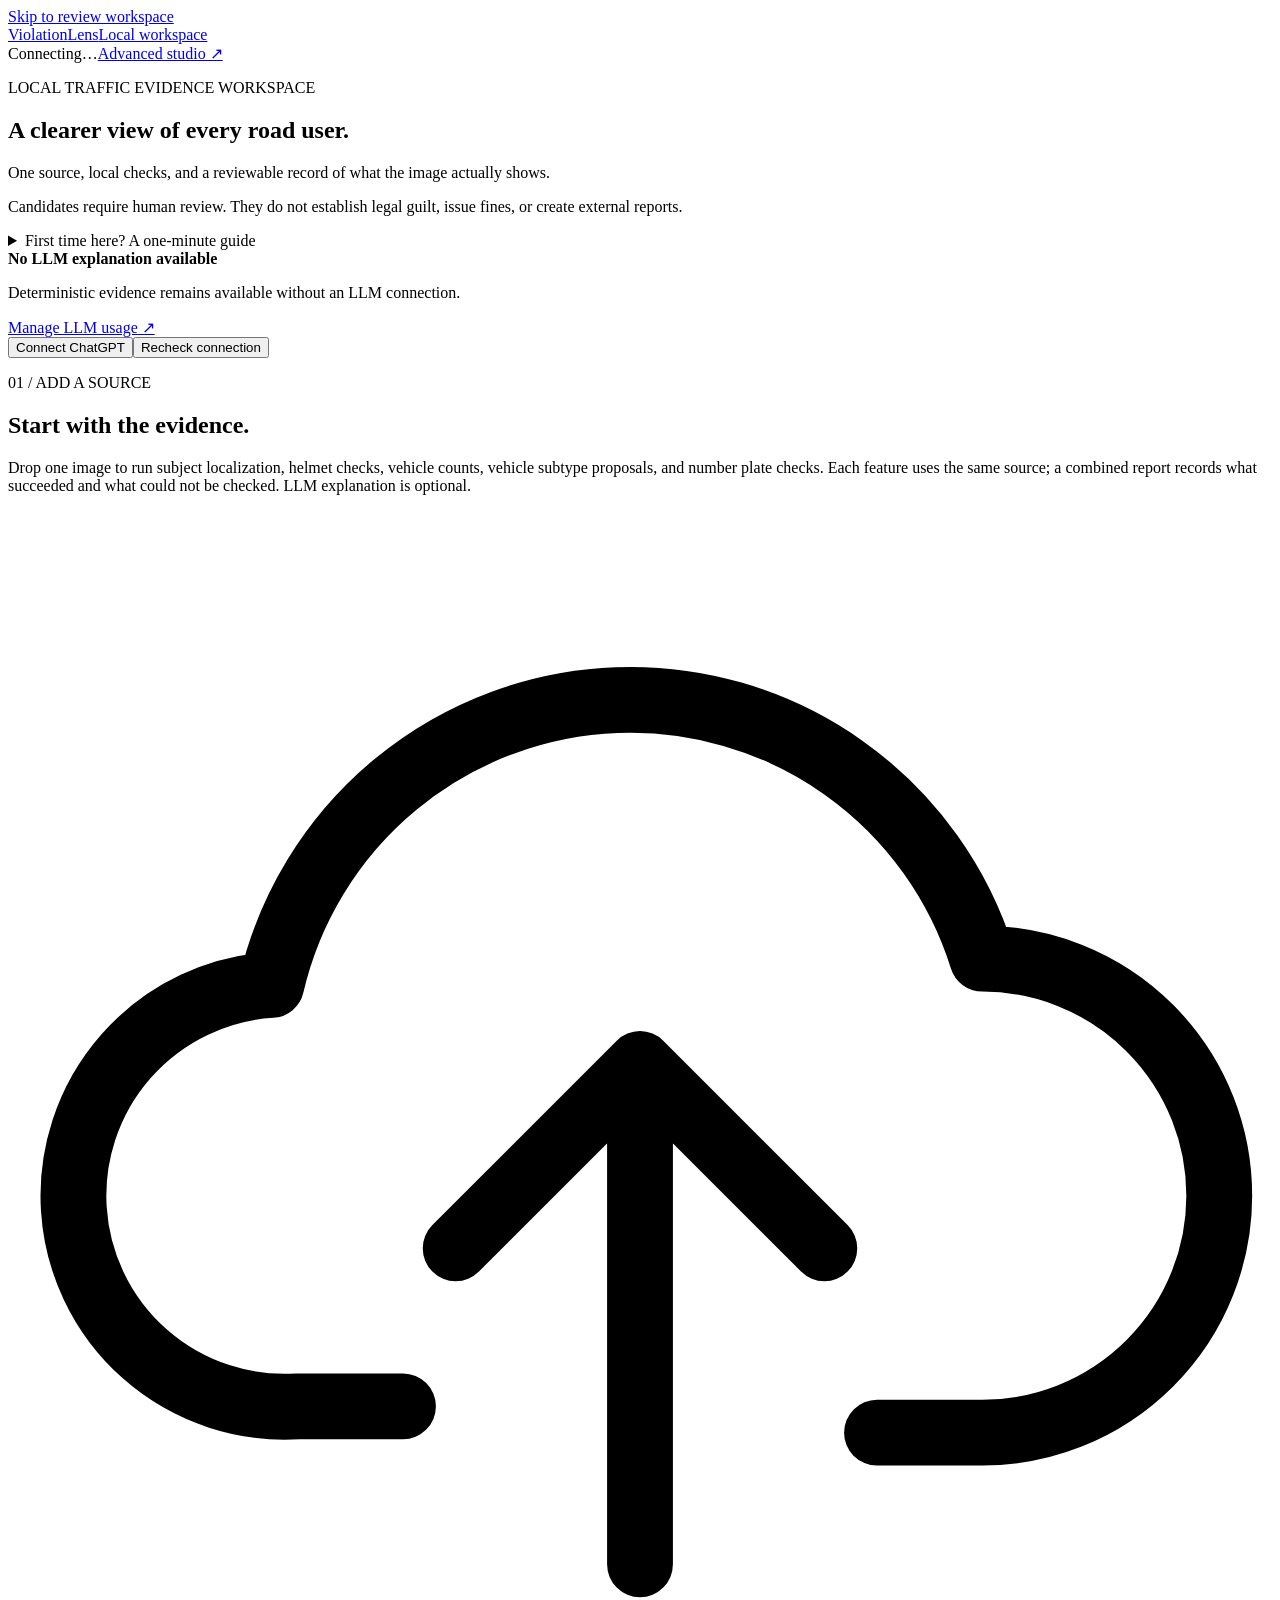
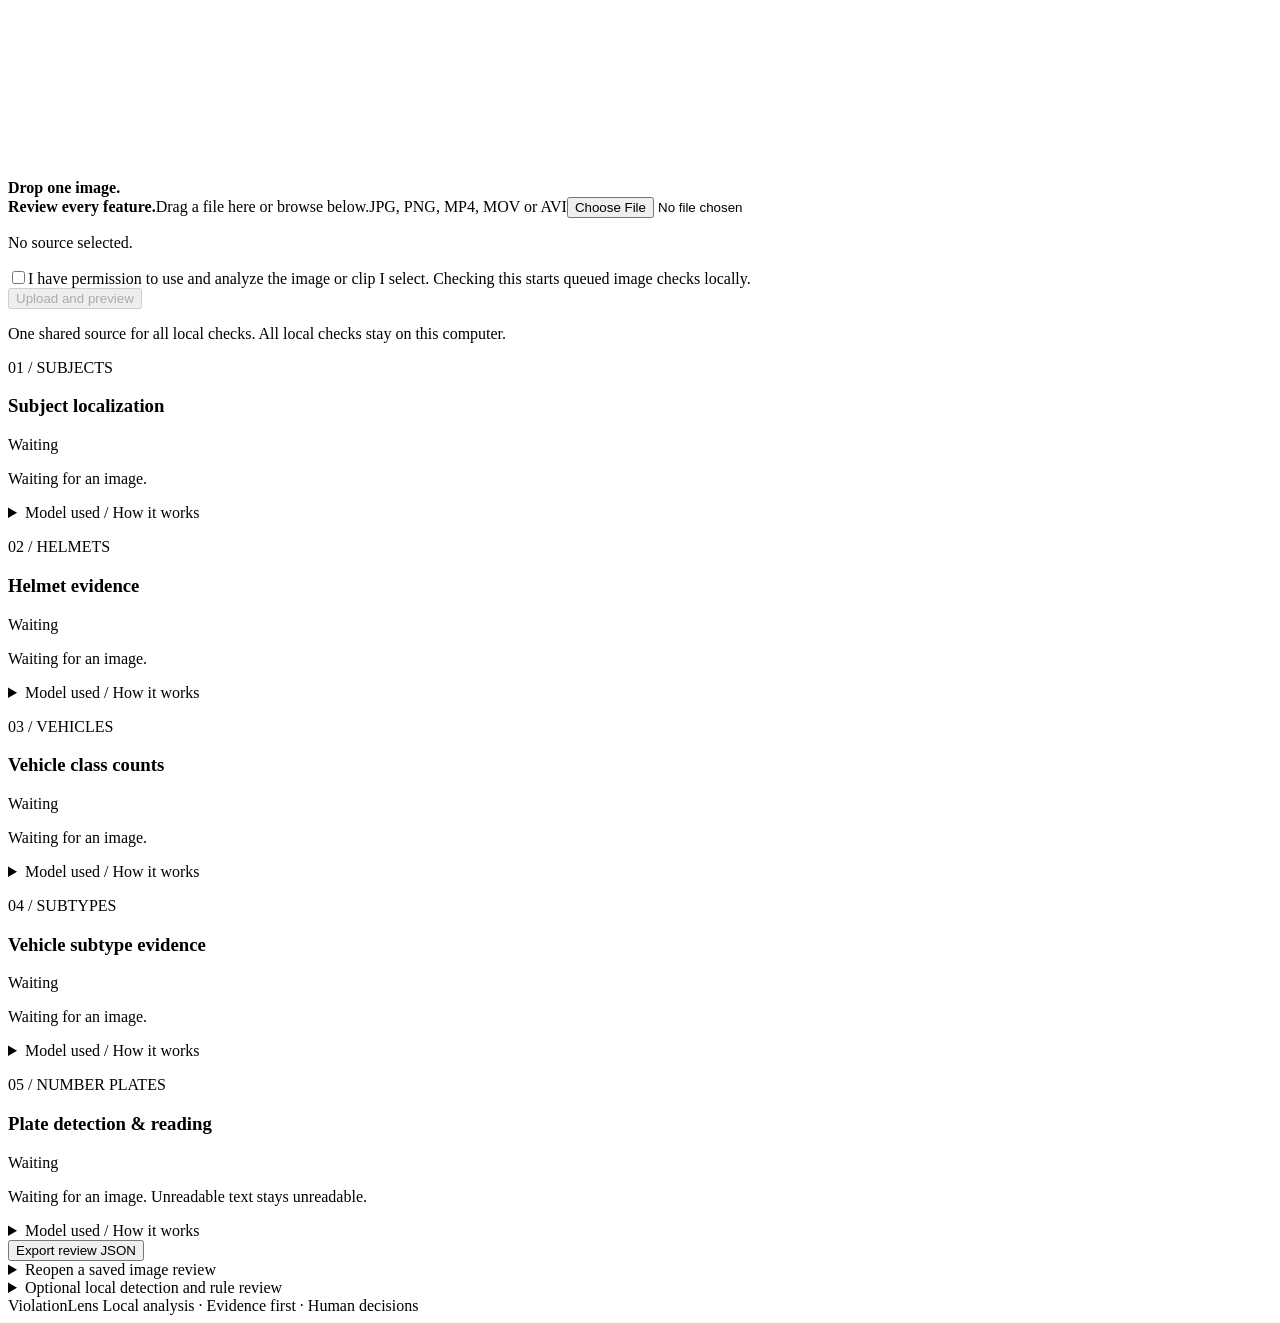
==== commit ffbcda58: "Unify image review with feature explanations and editable plate evidence table" ====
--- a/web/violation_lens.html
+++ b/web/violation_lens.html
@@ -7,6 +7,7 @@
   <title>ViolationLens · Evidence review</title>
   <link rel="stylesheet" href="/violation_lens.css">
   <script src="/violation_lens.js" defer></script>
+  <script src="/evidence_table.js" defer></script>
   <script src="/direct_review.js" defer></script>
 </head>
 <body>
@@ -18,62 +19,70 @@
   <main id="workspace">
     <section class="intro" aria-labelledby="page-title">
       <p class="eyebrow">LOCAL TRAFFIC EVIDENCE WORKSPACE</p>
-      <h1 id="page-title">Your image. Local checks. Clear evidence.</h1>
-      <p class="lede">Review the evidence from each feature, correct the subject boxes, and keep one combined report.</p>
+      <h1 id="page-title">A clearer view of every road user.</h1>
+      <p class="lede">One source, local checks, and a reviewable record of what the image actually shows.</p>
       <p class="scope">Candidates require human review. They do not establish legal guilt, issue fines, or create external reports.</p>
-      <details class="first-run"><summary>First time here? A one-minute guide</summary><ol><li>Choose a permitted JPG, PNG or video and upload it. For video, select a timestamp in seconds.</li><li>Detect and number subjects locally. Correct missing or incorrect boxes, then inspect the exact context and crop previews. Uploading and previewing do not send it to ChatGPT.</li><li>Connect your ChatGPT plan, acknowledge the selected image transfer, then choose Ask Astra to explain (optional).</li><li>Read the observations, suspected issues and uncertainty. Save your own review decision and export the JSON.</li></ol><p>Astra's visual assessment can be wrong. One selected frame does not establish speed, permitted travel direction, or legal guilt. The local detector workflow is optional below.</p></details>
+      <details class="first-run"><summary>First time here? A one-minute guide</summary><ol><li>Choose a permitted JPG, PNG or video and upload it. For video, select a timestamp in seconds.</li><li>Detect and number subjects locally. Correct missing or incorrect boxes, then inspect the exact context and crop previews. Uploading and previewing do not send it to ChatGPT.</li><li>Connect your ChatGPT plan, acknowledge the selected image transfer, then choose Ask LLM to explain (optional).</li><li>Read the observations, suspected issues and uncertainty. Save your own review decision and export the JSON.</li></ol><p>LLM's visual assessment can be wrong. One selected frame does not establish speed, permitted travel direction, or legal guilt. The local detector workflow is optional below.</p></details>
     </section>
     <div id="notice" class="notice" role="alert" hidden></div>
       <div class="subscription-panel">
-        <div><strong id="subscription-status">No LLM explanation available</strong><p id="subscription-message">Deterministic evidence remains available without a ChatGPT connection.</p><a href="https://chatgpt.com/settings/usage" target="_blank" rel="noopener noreferrer">Manage ChatGPT usage ↗</a></div>
+        <div><strong id="subscription-status">No LLM explanation available</strong><p id="subscription-message">Deterministic evidence remains available without an LLM connection.</p><a href="https://chatgpt.com/settings/usage" target="_blank" rel="noopener noreferrer">Manage LLM usage ↗</a></div>
         <div class="actions"><button id="connect-chatgpt" type="button" class="secondary">Connect ChatGPT</button><button id="refresh-chatgpt" type="button" class="secondary">Recheck connection</button></div>
         <div id="auth-confirmation" hidden><p>Authorize ViolationLens to use your ChatGPT plan for selected evidence. No paid API fallback is used.</p><p class="hint">This opens ChatGPT sign-in for a new authorization. Connecting does not send evidence. Direct review sends only the annotated context and subject crops you preview and explicitly approve. The optional detector workflow also offers a separate structured-facts explanation.</p><div class="actions"><button id="approve-auth" type="button">Approve and open ChatGPT sign-in</button><button id="dismiss-auth" type="button" class="secondary">Not now</button></div><p id="auth-feedback" role="status"></p></div>
       </div>
     <section id="direct-panel" class="panel direct-panel" aria-labelledby="direct-title">
-      <p class="eyebrow">IMAGE EVIDENCE WORKSPACE</p><h2 id="direct-title">One image. All your local evidence.</h2>
-      <p>Drop one image to run subject localization, helmet checks, vehicle counts, and vehicle subtype proposals. Each feature uses the same source; a combined report records what succeeded and what could not be checked. Astra explanation is optional.</p>
+      <p class="eyebrow">01 / ADD A SOURCE</p><h2 id="direct-title">Start with the evidence.</h2>
+      <p>Drop one image to run subject localization, helmet checks, vehicle counts, vehicle subtype proposals, and number plate checks. Each feature uses the same source; a combined report records what succeeded and what could not be checked. LLM explanation is optional.</p>
       <div class="direct-workbench"><section class="direct-source-card" aria-label="Shared image source">
-      <label id="direct-drop-zone" class="file-picker direct-drop-zone" for="direct-file"><svg class="drop-icon" aria-hidden="true" viewBox="0 0 48 48" fill="none"><path d="M15 34H11a8 8 0 0 1-1-16 14 14 0 0 1 27-1 9 9 0 0 1 0 18h-4M24 40V21m-7 7 7-7 7 7" stroke="currentColor" stroke-width="2.5" stroke-linecap="round" stroke-linejoin="round"/></svg><strong>Drop one image.<br>Review every feature.</strong><span>Drag a file here or browse below.</span><img id="direct-drop-preview" alt="Current selected source preview" hidden><span>JPG, PNG, MP4, MOV or AVI</span><input id="direct-file" type="file" accept=".jpg,.jpeg,.png,.mp4,.mov,.avi"></label>
+      <label id="direct-drop-zone" class="file-picker direct-drop-zone" for="direct-file"><svg class="drop-icon" aria-hidden="true" viewBox="0 0 48 48" fill="none"><path d="M15 34H11a8 8 0 0 1-1-16 14 14 0 0 1 27-1 9 9 0 0 1 0 18h-4M24 40V21m-7 7 7-7 7 7" stroke="currentColor" stroke-width="2.5" stroke-linecap="round" stroke-linejoin="round"/></svg><strong>Drop one image.<br>Review every feature.</strong><span>Drag a file here or browse below.</span><span>JPG, PNG, MP4, MOV or AVI</span><input id="direct-file" type="file" accept=".jpg,.jpeg,.png,.mp4,.mov,.avi"></label>
       <p id="direct-filename" class="subtle">No source selected.</p>
       <div id="direct-time-wrap" hidden><label for="direct-time">Video timestamp (seconds)</label><input id="direct-time" type="number" min="0" step="0.1" value="0"><p class="hint">Prepare one frame at this timestamp. Inspect the actual timestamp on the preview.</p></div>
       <label class="permission"><input id="direct-rights" type="checkbox"><span>I have permission to use and analyze the image or clip I select. Checking this starts queued image checks locally.</span></label>
       <div class="actions"><button id="direct-prepare" type="button" disabled>Upload and preview</button><button id="direct-cancel" type="button" class="secondary" hidden>Cancel upload</button></div>
-      <p id="direct-message" role="status" aria-live="polite">One shared source for all local checks. Nothing is sent to ChatGPT automatically.</p>
+      <p id="direct-message" role="status" aria-live="polite">One shared source for all local checks. All local checks stay on this computer.</p>
       <progress id="direct-upload-progress" max="100" value="0" aria-label="Source upload progress" hidden></progress>
       </section>
       <div class="direct-feature-grid" aria-label="Local feature checks">
-        <section id="direct-feature-localization" class="feature-card" data-status="waiting"><p class="eyebrow">01 / SUBJECTS</p><h3>Subject localization</h3><p id="direct-feature-localization-status" class="feature-status" role="status">Waiting</p><p id="direct-feature-localization-detail">Waiting for an image.</p><div id="direct-feature-localization-output"></div></section>
-        <section id="direct-feature-helmet" class="feature-card" data-status="waiting"><p class="eyebrow">02 / HELMETS</p><h3>Helmet evidence</h3><p id="direct-feature-helmet-status" class="feature-status" role="status">Waiting</p><p id="direct-feature-helmet-detail">Waiting for an image.</p></section>
-        <section id="direct-feature-vehicles" class="feature-card" data-status="waiting"><p class="eyebrow">03 / VEHICLES</p><h3>Vehicle class counts</h3><p id="direct-feature-vehicles-status" class="feature-status" role="status">Waiting</p><p id="direct-feature-vehicles-detail">Waiting for an image.</p><div id="direct-feature-vehicles-output"></div></section>
-        <section id="direct-feature-types" class="feature-card" data-status="waiting"><p class="eyebrow">04 / SUBTYPES</p><h3>Vehicle subtype evidence</h3><p id="direct-feature-types-status" class="feature-status" role="status">Waiting</p><p id="direct-feature-types-detail">Waiting for an image.</p></section>
+        <section id="direct-feature-localization" class="feature-card" data-status="waiting"><p class="eyebrow">01 / SUBJECTS</p><h3>Subject localization</h3><p id="direct-feature-localization-status" class="feature-status" role="status">Waiting</p><p id="direct-feature-localization-detail">Waiting for an image.</p><div id="direct-feature-localization-output"></div><details class="feature-model"><summary>Model used / How it works</summary><p><strong>Ultralytics YOLO11s · yolo11s.pt</strong></p><p>Pretrained checkpoint, verified locally by SHA-256. Reads the selected image and proposes person, motorcycle, bicycle, car, bus and truck boxes. Numbered IDs can be corrected manually. Raw detector confidence is not measured accuracy; small or obscured subjects may be missed, and at most 12 subject boxes are retained.</p></details></section>
+        <section id="direct-feature-helmet" class="feature-card" data-status="waiting"><p class="eyebrow">02 / HELMETS</p><h3>Helmet evidence</h3><p id="direct-feature-helmet-status" class="feature-status" role="status">Waiting</p><p id="direct-feature-helmet-detail">Waiting for an image.</p><details class="feature-model"><summary>Model used / How it works</summary><p><strong>iam-tsr/yolov8n-helmet-detection · best.pt · revision 59b68b03</strong></p><p>Pretrained helmet checkpoint; no training occurs in this workflow. Reads the selected image and matches helmet / no-helmet detections to numbered person boxes. Raw confidence is not accuracy. Conflicting or weak predictions need review; an absent detection does not mean no helmet, and a person box does not establish a rider.</p></details></section>
+        <section id="direct-feature-vehicles" class="feature-card" data-status="waiting"><p class="eyebrow">03 / VEHICLES</p><h3>Vehicle class counts</h3><p id="direct-feature-vehicles-status" class="feature-status" role="status">Waiting</p><p id="direct-feature-vehicles-detail">Waiting for an image.</p><div id="direct-feature-vehicles-output"></div><details class="feature-model"><summary>Model used / How it works</summary><p><strong>No additional model · numbered YOLO11s / manual boxes</strong></p><p>Counts the current boxes by vehicle class, including reviewer edits. These are image box counts, not unique vehicles across a video. There is no independent count-confidence score. Missing or duplicate boxes affect the counts.</p></details></section>
+        <section id="direct-feature-types" class="feature-card" data-status="waiting"><p class="eyebrow">04 / SUBTYPES</p><h3>Vehicle subtype evidence</h3><p id="direct-feature-types-status" class="feature-status" role="status">Waiting</p><p id="direct-feature-types-detail">Waiting for an image.</p><details class="feature-model"><summary>Model used / How it works</summary><p><strong>iisc-aim/UVH-26 · uvh26-yolo11s-4a224127.pt · revision 4a224127</strong></p><p>Pretrained vehicle subtype checkpoint; no local training. Reads the selected image and proposes 14 vehicle classes, then matches proposals geometrically to numbered vehicles. Raw scores are not accuracy; candidate counts use a 0.5 threshold. Small vehicles and similar subtypes may be confused; unmatched proposals stay separate.</p></details></section>
+        <section id="direct-feature-plates" class="feature-card" data-status="waiting"><p class="eyebrow">05 / NUMBER PLATES</p><h3>Plate detection &amp; reading</h3><p id="direct-feature-plates-status" class="feature-status" role="status">Waiting</p><p id="direct-feature-plates-detail">Waiting for an image. Unreadable text stays unreadable.</p><details class="feature-model"><summary>Model used / How it works</summary><p><strong>morsetechlab/yolov11-license-plate-detection · revision 251a30d7; EasyOCR 1.7.2 · english_g2</strong></p><p>Pretrained local plate detector and English OCR weights; no local training. Detects plate rectangles in the selected image, reads their crops, and retains detector and OCR scores separately. Raw scores are not accuracy. Small, blurred or angled plates may be missed or misread. The detector publisher reports training/test contamination, so published accuracy is not a field estimate. No owner lookup or offence is inferred from a plate.</p></details></section>
       </div>
       </div>
-      <section id="direct-report" class="combined-report" hidden><p class="eyebrow">COMBINED LOCAL REPORT</p><h3>Combined evidence report</h3><ul id="direct-report-summary"></ul><p class="hint">Results describe this selected image. Failed or unavailable checks are not evidence of compliance. No automatic request is sent to Astra.</p></section>
+      <section id="direct-report" class="combined-report" hidden>
+        <div class="section-heading"><div><p class="eyebrow">02 / INSPECT &amp; REVIEW</p><h3>Evidence at a glance</h3></div><span class="review-chip">Human review required</span></div>
+        <figure class="shared-preview"><img id="direct-drop-preview" alt="Shared annotated evidence with numbered person and vehicle boxes" hidden><figcaption>Shared image · Match the subject IDs below to the numbered boxes.</figcaption></figure>
+        <div id="direct-evidence-table" aria-live="polite"></div>
+        <details class="feature-report-details"><summary>Check completion &amp; limitations</summary><ul id="direct-report-summary"></ul></details>
+        <p class="hint">Suspected issues need human review. An unavailable check is not evidence of compliance. A single image cannot establish speed or permitted travel direction.</p>
+      </section>
       <div id="direct-evidence" hidden>
         <p id="direct-source" class="review-source"></p><p id="direct-source-warning" class="notice" hidden></p><p id="direct-provenance" class="notice" hidden></p>
-        <div id="direct-annotation-editor">
-          <h3>Number the subjects</h3><p class="hint">Saving box changes reruns local checks and clears any saved Astra assessment and human review decision. Inspect the new previews before requesting another assessment.</p><button id="direct-annotate" type="button">Detect and number subjects</button>
+        <details id="direct-annotation-editor" class="review-disclosure"><summary>Correct subject boxes <span>Add missed subjects or adjust a boundary</span></summary>
+          <h3>Number the subjects</h3><p class="hint">Saving box changes reruns local checks and clears any saved LLM assessment and human review decision. Inspect the new previews before requesting another assessment.</p><button id="direct-annotate" type="button">Detect and number subjects</button>
           <p id="direct-annotation-notice" class="hint" role="status"></p>
           <p class="hint">Check for missed subjects and incorrect boxes. Drag over the image to add a box, or add one and edit its pixel coordinates. Person labels do not imply rider roles. Changing between person and vehicle assigns a new ID when saved.</p>
           <label for="direct-new-kind">New box type</label><select id="direct-new-kind"><option value="person">Person</option><option value="motorcycle">Motorcycle</option><option value="bicycle">Bicycle</option><option value="car">Car</option><option value="bus">Bus</option><option value="truck">Truck</option></select>
           <div id="direct-box-canvas" class="box-canvas"><img id="direct-editor-image" alt="Local source for correcting subject boxes" draggable="false"><div id="direct-box-overlay"></div></div>
           <div class="box-table-wrap"><table class="box-table"><caption>Subject boxes in preview-image pixels</caption><thead><tr><th>ID</th><th>Type</th><th>Left</th><th>Top</th><th>Right</th><th>Bottom</th><th>Action</th></tr></thead><tbody id="direct-boxes"></tbody></table></div>
           <div class="actions"><button id="direct-add-box" type="button" class="secondary">Add box</button><button id="direct-save-boxes" type="button" disabled>Save box corrections</button></div>
-        </div>
-        <section id="direct-local" class="local-evidence" aria-labelledby="direct-local-title" hidden><h3 id="direct-local-title">Helmet evidence by subject</h3><div id="direct-local-output" aria-live="polite"></div><p id="direct-local-rerun-notice" class="hint" hidden>Running specialist models replaces the local evidence and clears the saved Astra assessment and your review decision after the local check is saved. Inspect the previews and consent again if you want another Astra interpretation.</p><button id="direct-local-run" type="button" class="secondary">Run specialist models</button></section>
-        <section id="direct-vehicle-evidence" class="local-evidence" hidden><h3>Vehicle subtype proposals</h3><div id="direct-vehicle-output"></div><p id="direct-vehicle-rerun-notice" class="hint" hidden>Rerunning vehicle subtypes clears the saved Astra assessment and your review decision after the check saves.</p><button id="direct-vehicle-run" type="button" class="secondary">Run vehicle subtype model</button></section>
-        <h3>Exact outbound image previews</h3><div id="direct-preview" class="frames direct-preview"></div><p id="direct-preview-status" class="hint" role="status"></p>
+        </details>
+        <details id="direct-local" class="local-evidence" aria-labelledby="direct-local-title" hidden><summary id="direct-local-title">Helmet evidence <span>Inspect raw scores and model limitations</span></summary><div id="direct-local-output" aria-live="polite"></div><p id="direct-local-rerun-notice" class="hint" hidden>Running specialist models replaces the local evidence and clears the saved LLM assessment and your review decision after the local check is saved. Inspect the previews and consent again if you want another LLM interpretation.</p><button id="direct-local-run" type="button" class="secondary">Run specialist models</button></details>
+        <details id="direct-vehicle-evidence" class="local-evidence" hidden><summary>Vehicle subtype evidence <span>Inspect candidates and unmatched proposals</span></summary><div id="direct-vehicle-output"></div><p id="direct-vehicle-rerun-notice" class="hint" hidden>Rerunning vehicle subtypes clears the saved LLM assessment and your review decision after the check saves.</p><button id="direct-vehicle-run" type="button" class="secondary">Run vehicle subtype model</button></details>
+        <details id="direct-plate-evidence" class="local-evidence" hidden><summary>Number plate evidence <span>Detector boxes, OCR scores, and original readings</span></summary><div id="direct-plate-output"></div><p class="hint">A plate reading identifies visible text only. It does not establish a violation. Rerunning clears the LLM assessment and human decision.</p><button id="direct-plate-run" type="button" class="secondary">Run plate check</button></details>
+        <section class="llm-review"><p class="eyebrow">03 / OPTIONAL INTERPRETATION</p><h3>Ask the LLM for a second look</h3><p class="hint">Review the exact images before sharing them through your connected ChatGPT plan. OCR text and manual plate corrections stay in this local review; visible plates may still appear in the images you approve.</p><details class="outbound-details"><summary>Inspect exact outbound images <span>Annotated context and every subject crop</span></summary><div id="direct-preview" class="frames direct-preview"></div><p id="direct-preview-status" class="hint" role="status"></p>
         <p class="hint">After numbering, these previews are the exact annotated context and subject crops selected for sending. JPEG metadata is removed; identities may remain visible. Cropping or blur does not guarantee anonymity.</p>
-        <label class="permission"><input id="direct-consent" type="checkbox"><span>I have inspected all annotated context and crop previews and agree to send these images, their subject identifiers, and local model evidence to Astra through my ChatGPT plan.</span></label>
-        <button id="direct-send" type="button" disabled>Ask Astra to explain (optional)</button><p id="direct-account" class="hint">Checking ChatGPT connection.</p>
+        </details><label class="permission"><input id="direct-consent" type="checkbox"><span>I have inspected all annotated context and crop previews and agree to send these images, their subject identifiers, and local model evidence to OpenAI for LLM review through my ChatGPT plan.</span></label>
+        <button id="direct-send" type="button" disabled>Ask LLM to explain (optional)</button><p id="direct-account" class="hint">Checking LLM connection.</p></section>
       </div>
       <div class="actions"><button id="direct-edit-boxes" type="button" class="secondary" hidden>Edit boxes</button><button id="direct-cancel-box-edit" type="button" class="secondary" hidden>Discard box edits</button></div>
       <div id="direct-result" class="explanation-result" hidden></div>
-      <div id="direct-decision" class="review-decision" hidden><h3>Your review record</h3><p id="direct-disposition" class="disposition"></p><label for="direct-note">Optional review note</label><textarea id="direct-note" maxlength="4000"></textarea><div class="actions"><button id="direct-accept" type="button" class="secondary">Accept assessment</button><button id="direct-reject" type="button" class="secondary">Reject assessment</button><button id="direct-reset" type="button" class="secondary">Reset decision</button></div><p class="hint">This records your disposition separately from Astra's assessment. It does not establish a legal violation.</p></div>
+      <div id="direct-decision" class="review-decision" hidden><h3>Your review record</h3><p id="direct-disposition" class="disposition"></p><label for="direct-note">Optional review note</label><textarea id="direct-note" maxlength="4000"></textarea><div class="actions"><button id="direct-accept" type="button" class="secondary">Accept assessment</button><button id="direct-reject" type="button" class="secondary">Reject assessment</button><button id="direct-reset" type="button" class="secondary">Reset decision</button></div><p class="hint">This records your disposition separately from LLM's assessment. It does not establish a legal violation.</p></div>
       <div class="actions direct-export-actions"><button id="direct-export" type="button" class="secondary">Export review JSON</button></div>
       <details class="direct-library"><summary>Reopen a saved image review</summary><button id="direct-library-refresh" type="button" class="secondary">Refresh saved image reviews</button><p id="direct-library-message" role="status"></p><div id="direct-library"></div></details>
     </section>
-    <details id="detector-workflow" class="detector-workflow"><summary>Optional local detection and rule review</summary><p class="hint">Run the existing detector pipeline on video, or inspect synthetic geometry demos. This workflow is separate from direct Astra image review.</p>
+    <details id="detector-workflow" class="detector-workflow"><summary>Optional local detection and rule review</summary><p class="hint">Run the existing detector pipeline on video, or inspect synthetic geometry demos. This workflow is separate from direct LLM image review.</p>
     <ol class="steps" aria-label="Review workflow">
       <li id="step-upload" aria-current="step"><span>01</span> Upload a clip</li>
       <li id="step-detect"><span>02</span> Run detection</li>
@@ -94,7 +103,7 @@
         <button id="upload" type="button" disabled>Upload clip</button>
         <div id="upload-progress-wrap" hidden><progress id="upload-progress" max="100" value="0" aria-label="Upload progress"></progress><p id="upload-message" role="status"></p><button id="cancel-upload" type="button" class="secondary">Cancel upload</button></div>
         <p class="hint">Upload sends the clip to this server for analysis. A separate optional ChatGPT request sends only the facts and selected prepared images you explicitly choose.</p>
-        <details class="synthetic-demo"><summary>Try a synthetic rule demo</summary><p>Generated rectangles and preset tracks test geometry and the review flow. They do not test detector accuracy or establish legal violations. No detector or ChatGPT request is needed.</p><label for="demo-scenario">Configured-direction case</label><select id="demo-scenario"><option value="opposing">Opposing direction — positive rule case</option><option value="following">Following direction — negative rule case</option><option value="unknown">Direction not configured — unknown case</option></select><button id="demo-run" type="button" class="secondary">Open synthetic demo</button><p id="demo-message" class="hint" role="status">Creates a local three-second synthetic clip and opens its computed rule review.</p></details>
+        <details class="synthetic-demo"><summary>Try a synthetic rule demo</summary><p>Generated rectangles and preset tracks test geometry and the review flow. They do not test detector accuracy or establish legal violations. No detector or LLM request is needed.</p><label for="demo-scenario">Configured-direction case</label><select id="demo-scenario"><option value="opposing">Opposing direction — positive rule case</option><option value="following">Following direction — negative rule case</option><option value="unknown">Direction not configured — unknown case</option></select><button id="demo-run" type="button" class="secondary">Open synthetic demo</button><p id="demo-message" class="hint" role="status">Creates a local three-second synthetic clip and opens its computed rule review.</p></details>
       </section>
       <section class="panel detection-panel" aria-labelledby="detection-title">
         <p class="eyebrow">02 · ANALYSIS</p><h2 id="detection-title">Follow the evidence</h2>
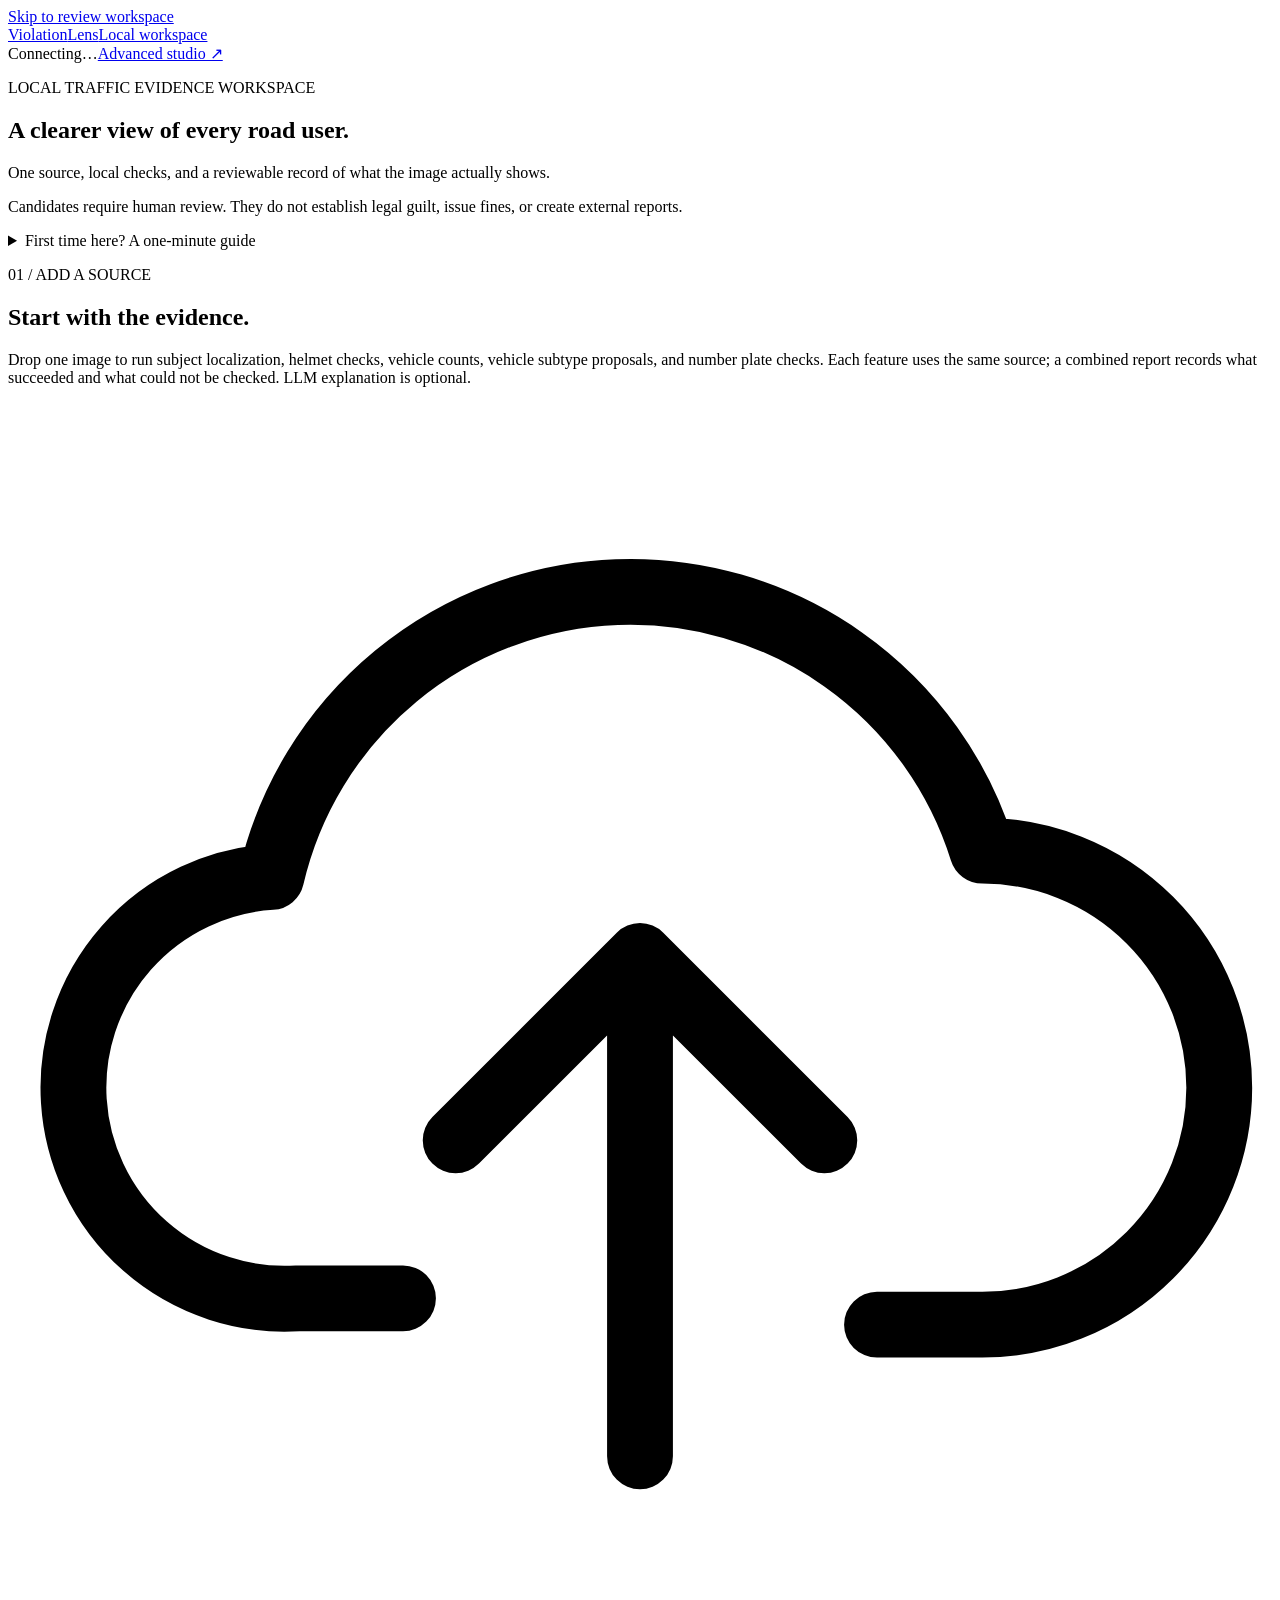
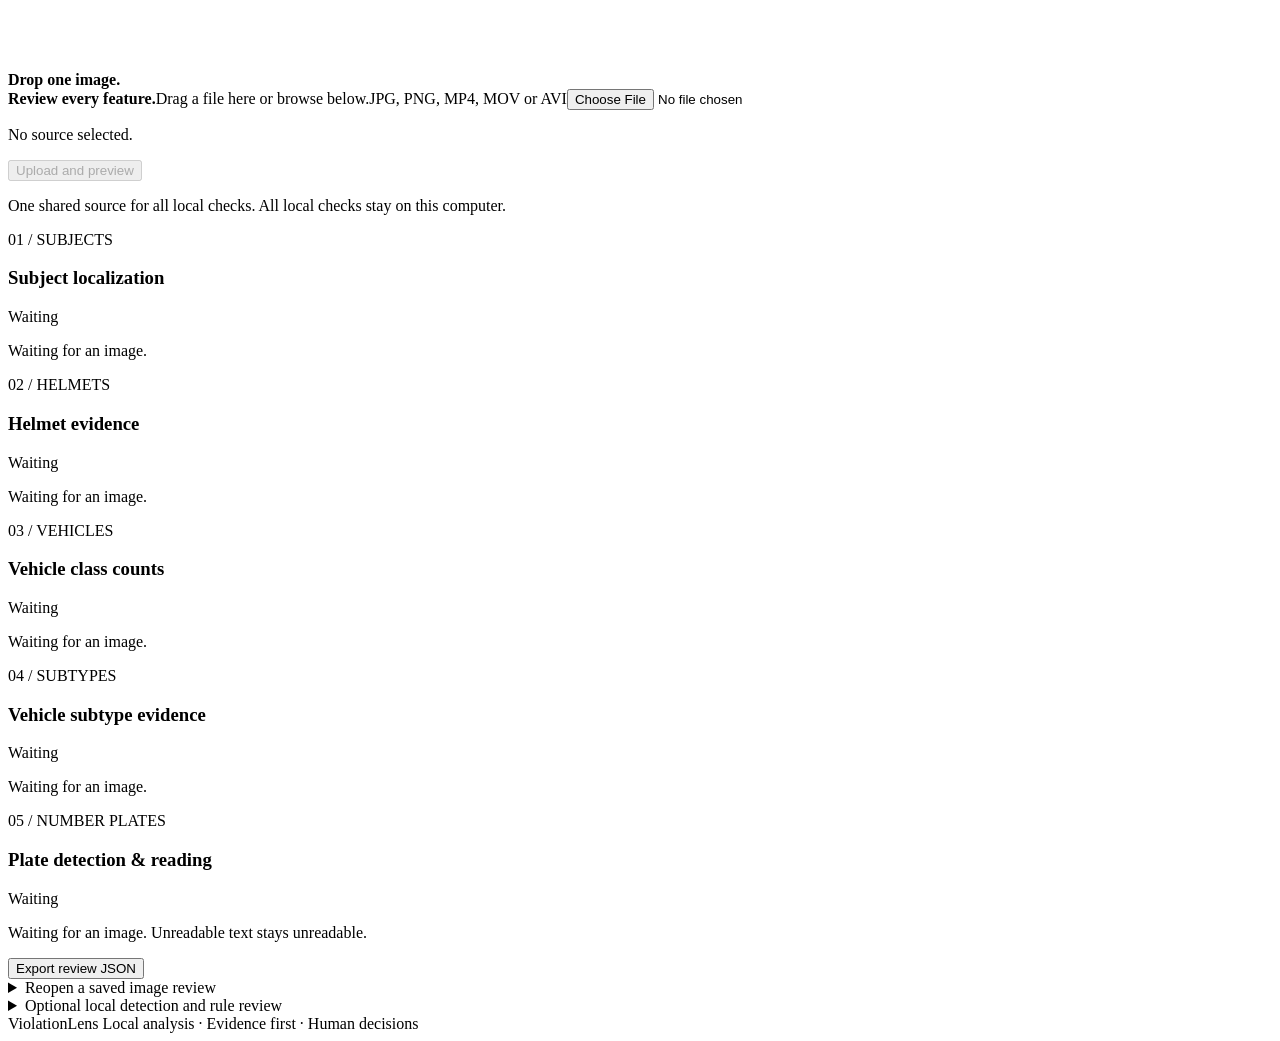
==== commit 559df659: "Simplify shared-image review and explicit LLM sending" ====
--- a/web/violation_lens.html
+++ b/web/violation_lens.html
@@ -22,10 +22,10 @@
       <h1 id="page-title">A clearer view of every road user.</h1>
       <p class="lede">One source, local checks, and a reviewable record of what the image actually shows.</p>
       <p class="scope">Candidates require human review. They do not establish legal guilt, issue fines, or create external reports.</p>
-      <details class="first-run"><summary>First time here? A one-minute guide</summary><ol><li>Choose a permitted JPG, PNG or video and upload it. For video, select a timestamp in seconds.</li><li>Detect and number subjects locally. Correct missing or incorrect boxes, then inspect the exact context and crop previews. Uploading and previewing do not send it to ChatGPT.</li><li>Connect your ChatGPT plan, acknowledge the selected image transfer, then choose Ask LLM to explain (optional).</li><li>Read the observations, suspected issues and uncertainty. Save your own review decision and export the JSON.</li></ol><p>LLM's visual assessment can be wrong. One selected frame does not establish speed, permitted travel direction, or legal guilt. The local detector workflow is optional below.</p></details>
+      <details class="first-run"><summary>First time here? A one-minute guide</summary><ol><li>Choose a permitted JPG, PNG or video and upload it. For video, select a timestamp in seconds.</li><li>Detect and number subjects locally. Correct missing or incorrect boxes, then inspect the exact context and crop previews. Uploading and previewing do not send it to ChatGPT.</li><li>Connect your ChatGPT plan, acknowledge the selected image transfer, then choose Send to LLM.</li><li>Read the observations, suspected issues and uncertainty. Save your own review decision and export the JSON.</li></ol><p>LLM's visual assessment can be wrong. One selected frame does not establish speed, permitted travel direction, or legal guilt. The local detector workflow is optional below.</p></details>
     </section>
     <div id="notice" class="notice" role="alert" hidden></div>
-      <div class="subscription-panel">
+      <div id="subscription-panel" class="subscription-panel" hidden>
         <div><strong id="subscription-status">No LLM explanation available</strong><p id="subscription-message">Deterministic evidence remains available without an LLM connection.</p><a href="https://chatgpt.com/settings/usage" target="_blank" rel="noopener noreferrer">Manage LLM usage ↗</a></div>
         <div class="actions"><button id="connect-chatgpt" type="button" class="secondary">Connect ChatGPT</button><button id="refresh-chatgpt" type="button" class="secondary">Recheck connection</button></div>
         <div id="auth-confirmation" hidden><p>Authorize ViolationLens to use your ChatGPT plan for selected evidence. No paid API fallback is used.</p><p class="hint">This opens ChatGPT sign-in for a new authorization. Connecting does not send evidence. Direct review sends only the annotated context and subject crops you preview and explicitly approve. The optional detector workflow also offers a separate structured-facts explanation.</p><div class="actions"><button id="approve-auth" type="button">Approve and open ChatGPT sign-in</button><button id="dismiss-auth" type="button" class="secondary">Not now</button></div><p id="auth-feedback" role="status"></p></div>
@@ -37,17 +37,17 @@
       <label id="direct-drop-zone" class="file-picker direct-drop-zone" for="direct-file"><svg class="drop-icon" aria-hidden="true" viewBox="0 0 48 48" fill="none"><path d="M15 34H11a8 8 0 0 1-1-16 14 14 0 0 1 27-1 9 9 0 0 1 0 18h-4M24 40V21m-7 7 7-7 7 7" stroke="currentColor" stroke-width="2.5" stroke-linecap="round" stroke-linejoin="round"/></svg><strong>Drop one image.<br>Review every feature.</strong><span>Drag a file here or browse below.</span><span>JPG, PNG, MP4, MOV or AVI</span><input id="direct-file" type="file" accept=".jpg,.jpeg,.png,.mp4,.mov,.avi"></label>
       <p id="direct-filename" class="subtle">No source selected.</p>
       <div id="direct-time-wrap" hidden><label for="direct-time">Video timestamp (seconds)</label><input id="direct-time" type="number" min="0" step="0.1" value="0"><p class="hint">Prepare one frame at this timestamp. Inspect the actual timestamp on the preview.</p></div>
-      <label class="permission"><input id="direct-rights" type="checkbox"><span>I have permission to use and analyze the image or clip I select. Checking this starts queued image checks locally.</span></label>
+
       <div class="actions"><button id="direct-prepare" type="button" disabled>Upload and preview</button><button id="direct-cancel" type="button" class="secondary" hidden>Cancel upload</button></div>
       <p id="direct-message" role="status" aria-live="polite">One shared source for all local checks. All local checks stay on this computer.</p>
       <progress id="direct-upload-progress" max="100" value="0" aria-label="Source upload progress" hidden></progress>
       </section>
       <div class="direct-feature-grid" aria-label="Local feature checks">
-        <section id="direct-feature-localization" class="feature-card" data-status="waiting"><p class="eyebrow">01 / SUBJECTS</p><h3>Subject localization</h3><p id="direct-feature-localization-status" class="feature-status" role="status">Waiting</p><p id="direct-feature-localization-detail">Waiting for an image.</p><div id="direct-feature-localization-output"></div><details class="feature-model"><summary>Model used / How it works</summary><p><strong>Ultralytics YOLO11s · yolo11s.pt</strong></p><p>Pretrained checkpoint, verified locally by SHA-256. Reads the selected image and proposes person, motorcycle, bicycle, car, bus and truck boxes. Numbered IDs can be corrected manually. Raw detector confidence is not measured accuracy; small or obscured subjects may be missed, and at most 12 subject boxes are retained.</p></details></section>
-        <section id="direct-feature-helmet" class="feature-card" data-status="waiting"><p class="eyebrow">02 / HELMETS</p><h3>Helmet evidence</h3><p id="direct-feature-helmet-status" class="feature-status" role="status">Waiting</p><p id="direct-feature-helmet-detail">Waiting for an image.</p><details class="feature-model"><summary>Model used / How it works</summary><p><strong>iam-tsr/yolov8n-helmet-detection · best.pt · revision 59b68b03</strong></p><p>Pretrained helmet checkpoint; no training occurs in this workflow. Reads the selected image and matches helmet / no-helmet detections to numbered person boxes. Raw confidence is not accuracy. Conflicting or weak predictions need review; an absent detection does not mean no helmet, and a person box does not establish a rider.</p></details></section>
-        <section id="direct-feature-vehicles" class="feature-card" data-status="waiting"><p class="eyebrow">03 / VEHICLES</p><h3>Vehicle class counts</h3><p id="direct-feature-vehicles-status" class="feature-status" role="status">Waiting</p><p id="direct-feature-vehicles-detail">Waiting for an image.</p><div id="direct-feature-vehicles-output"></div><details class="feature-model"><summary>Model used / How it works</summary><p><strong>No additional model · numbered YOLO11s / manual boxes</strong></p><p>Counts the current boxes by vehicle class, including reviewer edits. These are image box counts, not unique vehicles across a video. There is no independent count-confidence score. Missing or duplicate boxes affect the counts.</p></details></section>
-        <section id="direct-feature-types" class="feature-card" data-status="waiting"><p class="eyebrow">04 / SUBTYPES</p><h3>Vehicle subtype evidence</h3><p id="direct-feature-types-status" class="feature-status" role="status">Waiting</p><p id="direct-feature-types-detail">Waiting for an image.</p><details class="feature-model"><summary>Model used / How it works</summary><p><strong>iisc-aim/UVH-26 · uvh26-yolo11s-4a224127.pt · revision 4a224127</strong></p><p>Pretrained vehicle subtype checkpoint; no local training. Reads the selected image and proposes 14 vehicle classes, then matches proposals geometrically to numbered vehicles. Raw scores are not accuracy; candidate counts use a 0.5 threshold. Small vehicles and similar subtypes may be confused; unmatched proposals stay separate.</p></details></section>
-        <section id="direct-feature-plates" class="feature-card" data-status="waiting"><p class="eyebrow">05 / NUMBER PLATES</p><h3>Plate detection &amp; reading</h3><p id="direct-feature-plates-status" class="feature-status" role="status">Waiting</p><p id="direct-feature-plates-detail">Waiting for an image. Unreadable text stays unreadable.</p><details class="feature-model"><summary>Model used / How it works</summary><p><strong>morsetechlab/yolov11-license-plate-detection · revision 251a30d7; EasyOCR 1.7.2 · english_g2</strong></p><p>Pretrained local plate detector and English OCR weights; no local training. Detects plate rectangles in the selected image, reads their crops, and retains detector and OCR scores separately. Raw scores are not accuracy. Small, blurred or angled plates may be missed or misread. The detector publisher reports training/test contamination, so published accuracy is not a field estimate. No owner lookup or offence is inferred from a plate.</p></details></section>
+        <section id="direct-feature-localization" class="feature-card" data-status="waiting"><p class="eyebrow">01 / SUBJECTS</p><h3>Subject localization</h3><p id="direct-feature-localization-status" class="feature-status" role="status">Waiting</p><p id="direct-feature-localization-detail">Waiting for an image.</p><div id="direct-feature-localization-output"></div></section>
+        <section id="direct-feature-helmet" class="feature-card" data-status="waiting"><p class="eyebrow">02 / HELMETS</p><h3>Helmet evidence</h3><p id="direct-feature-helmet-status" class="feature-status" role="status">Waiting</p><p id="direct-feature-helmet-detail">Waiting for an image.</p></section>
+        <section id="direct-feature-vehicles" class="feature-card" data-status="waiting"><p class="eyebrow">03 / VEHICLES</p><h3>Vehicle class counts</h3><p id="direct-feature-vehicles-status" class="feature-status" role="status">Waiting</p><p id="direct-feature-vehicles-detail">Waiting for an image.</p><div id="direct-feature-vehicles-output"></div></section>
+        <section id="direct-feature-types" class="feature-card" data-status="waiting"><p class="eyebrow">04 / SUBTYPES</p><h3>Vehicle subtype evidence</h3><p id="direct-feature-types-status" class="feature-status" role="status">Waiting</p><p id="direct-feature-types-detail">Waiting for an image.</p></section>
+        <section id="direct-feature-plates" class="feature-card" data-status="waiting"><p class="eyebrow">05 / NUMBER PLATES</p><h3>Plate detection &amp; reading</h3><p id="direct-feature-plates-status" class="feature-status" role="status">Waiting</p><p id="direct-feature-plates-detail">Waiting for an image. Unreadable text stays unreadable.</p></section>
       </div>
       </div>
       <section id="direct-report" class="combined-report" hidden>
@@ -68,13 +68,13 @@
           <div class="box-table-wrap"><table class="box-table"><caption>Subject boxes in preview-image pixels</caption><thead><tr><th>ID</th><th>Type</th><th>Left</th><th>Top</th><th>Right</th><th>Bottom</th><th>Action</th></tr></thead><tbody id="direct-boxes"></tbody></table></div>
           <div class="actions"><button id="direct-add-box" type="button" class="secondary">Add box</button><button id="direct-save-boxes" type="button" disabled>Save box corrections</button></div>
         </details>
-        <details id="direct-local" class="local-evidence" aria-labelledby="direct-local-title" hidden><summary id="direct-local-title">Helmet evidence <span>Inspect raw scores and model limitations</span></summary><div id="direct-local-output" aria-live="polite"></div><p id="direct-local-rerun-notice" class="hint" hidden>Running specialist models replaces the local evidence and clears the saved LLM assessment and your review decision after the local check is saved. Inspect the previews and consent again if you want another LLM interpretation.</p><button id="direct-local-run" type="button" class="secondary">Run specialist models</button></details>
-        <details id="direct-vehicle-evidence" class="local-evidence" hidden><summary>Vehicle subtype evidence <span>Inspect candidates and unmatched proposals</span></summary><div id="direct-vehicle-output"></div><p id="direct-vehicle-rerun-notice" class="hint" hidden>Rerunning vehicle subtypes clears the saved LLM assessment and your review decision after the check saves.</p><button id="direct-vehicle-run" type="button" class="secondary">Run vehicle subtype model</button></details>
+        <details id="direct-local" class="local-evidence" aria-labelledby="direct-local-title" hidden><summary id="direct-local-title">Helmet evidence <span>Inspect raw scores and limitations</span></summary><div id="direct-local-output" aria-live="polite"></div><p id="direct-local-rerun-notice" class="hint" hidden>Rerunning the helmet check replaces the local evidence and clears the saved LLM assessment and your review decision after the local check is saved. Inspect the updated previews before sending again if you want another LLM interpretation.</p><button id="direct-local-run" type="button" class="secondary">Run helmet check</button></details>
+        <details id="direct-vehicle-evidence" class="local-evidence" hidden><summary>Vehicle subtype evidence <span>Inspect candidates and unmatched proposals</span></summary><div id="direct-vehicle-output"></div><p id="direct-vehicle-rerun-notice" class="hint" hidden>Rerunning vehicle subtypes clears the saved LLM assessment and your review decision after the check saves.</p><button id="direct-vehicle-run" type="button" class="secondary">Run subtype check</button></details>
         <details id="direct-plate-evidence" class="local-evidence" hidden><summary>Number plate evidence <span>Detector boxes, OCR scores, and original readings</span></summary><div id="direct-plate-output"></div><p class="hint">A plate reading identifies visible text only. It does not establish a violation. Rerunning clears the LLM assessment and human decision.</p><button id="direct-plate-run" type="button" class="secondary">Run plate check</button></details>
         <section class="llm-review"><p class="eyebrow">03 / OPTIONAL INTERPRETATION</p><h3>Ask the LLM for a second look</h3><p class="hint">Review the exact images before sharing them through your connected ChatGPT plan. OCR text and manual plate corrections stay in this local review; visible plates may still appear in the images you approve.</p><details class="outbound-details"><summary>Inspect exact outbound images <span>Annotated context and every subject crop</span></summary><div id="direct-preview" class="frames direct-preview"></div><p id="direct-preview-status" class="hint" role="status"></p>
         <p class="hint">After numbering, these previews are the exact annotated context and subject crops selected for sending. JPEG metadata is removed; identities may remain visible. Cropping or blur does not guarantee anonymity.</p>
-        </details><label class="permission"><input id="direct-consent" type="checkbox"><span>I have inspected all annotated context and crop previews and agree to send these images, their subject identifiers, and local model evidence to OpenAI for LLM review through my ChatGPT plan.</span></label>
-        <button id="direct-send" type="button" disabled>Ask LLM to explain (optional)</button><p id="direct-account" class="hint">Checking LLM connection.</p></section>
+        </details><p id="direct-send-disclosure" class="hint">Send the previewed images, subject identifiers, and local evidence to OpenAI for LLM review. OCR text and manual plate corrections stay local; visible plate pixels may remain in the images.</p>
+        <button id="direct-send" type="button" disabled>Send to LLM</button><p id="direct-account" class="hint">Checking LLM connection.</p></section>
       </div>
       <div class="actions"><button id="direct-edit-boxes" type="button" class="secondary" hidden>Edit boxes</button><button id="direct-cancel-box-edit" type="button" class="secondary" hidden>Discard box edits</button></div>
       <div id="direct-result" class="explanation-result" hidden></div>
@@ -89,9 +89,9 @@
       <li id="step-review"><span>03</span> Review evidence</li>
     </ol>
     <section id="setup" class="setup" aria-labelledby="setup-title" hidden>
-      <h2 id="setup-title">Local model setup needed</h2>
+      <h2 id="setup-title">Local analysis setup needed</h2>
       <p id="setup-message"></p>
-      <p id="setup-help">Model weights are not bundled. Follow the Models section in the project README to install the verified weights in your runtime directory, then restart the server.</p>
+      <p id="setup-help">Follow the setup instructions in the project README to enable local analysis.</p>
       <button id="recheck" type="button" class="secondary">Recheck setup</button>
     </section>
     <div class="workspace-grid">
@@ -99,11 +99,11 @@
         <p class="eyebrow">01 · SOURCE</p><h2 id="upload-title">Bring your own clip</h2>
         <label class="file-picker" for="clip"><span class="upload-symbol" aria-hidden="true">↑</span><strong>Choose a local video</strong><span>MP4, MOV or AVI</span><input id="clip" type="file" accept=".mp4,.mov,.avi"></label>
         <p id="selected-file" class="subtle">No clip selected.</p>
-        <label class="permission"><input id="rights" type="checkbox"> <span>I have permission to use and analyze this clip.</span></label>
+
         <button id="upload" type="button" disabled>Upload clip</button>
         <div id="upload-progress-wrap" hidden><progress id="upload-progress" max="100" value="0" aria-label="Upload progress"></progress><p id="upload-message" role="status"></p><button id="cancel-upload" type="button" class="secondary">Cancel upload</button></div>
         <p class="hint">Upload sends the clip to this server for analysis. A separate optional ChatGPT request sends only the facts and selected prepared images you explicitly choose.</p>
-        <details class="synthetic-demo"><summary>Try a synthetic rule demo</summary><p>Generated rectangles and preset tracks test geometry and the review flow. They do not test detector accuracy or establish legal violations. No detector or LLM request is needed.</p><label for="demo-scenario">Configured-direction case</label><select id="demo-scenario"><option value="opposing">Opposing direction — positive rule case</option><option value="following">Following direction — negative rule case</option><option value="unknown">Direction not configured — unknown case</option></select><button id="demo-run" type="button" class="secondary">Open synthetic demo</button><p id="demo-message" class="hint" role="status">Creates a local three-second synthetic clip and opens its computed rule review.</p></details>
+        <details class="synthetic-demo"><summary>Try a synthetic rule demo</summary><p>Generated rectangles and preset tracks test geometry and the review flow. They do not test detector accuracy or establish legal violations. No analysis or LLM request is needed.</p><label for="demo-scenario">Configured-direction case</label><select id="demo-scenario"><option value="opposing">Opposing direction — positive rule case</option><option value="following">Following direction — negative rule case</option><option value="unknown">Direction not configured — unknown case</option></select><button id="demo-run" type="button" class="secondary">Open synthetic demo</button><p id="demo-message" class="hint" role="status">Creates a local three-second synthetic clip and opens its computed rule review.</p></details>
       </section>
       <section class="panel detection-panel" aria-labelledby="detection-title">
         <p class="eyebrow">02 · ANALYSIS</p><h2 id="detection-title">Follow the evidence</h2>
